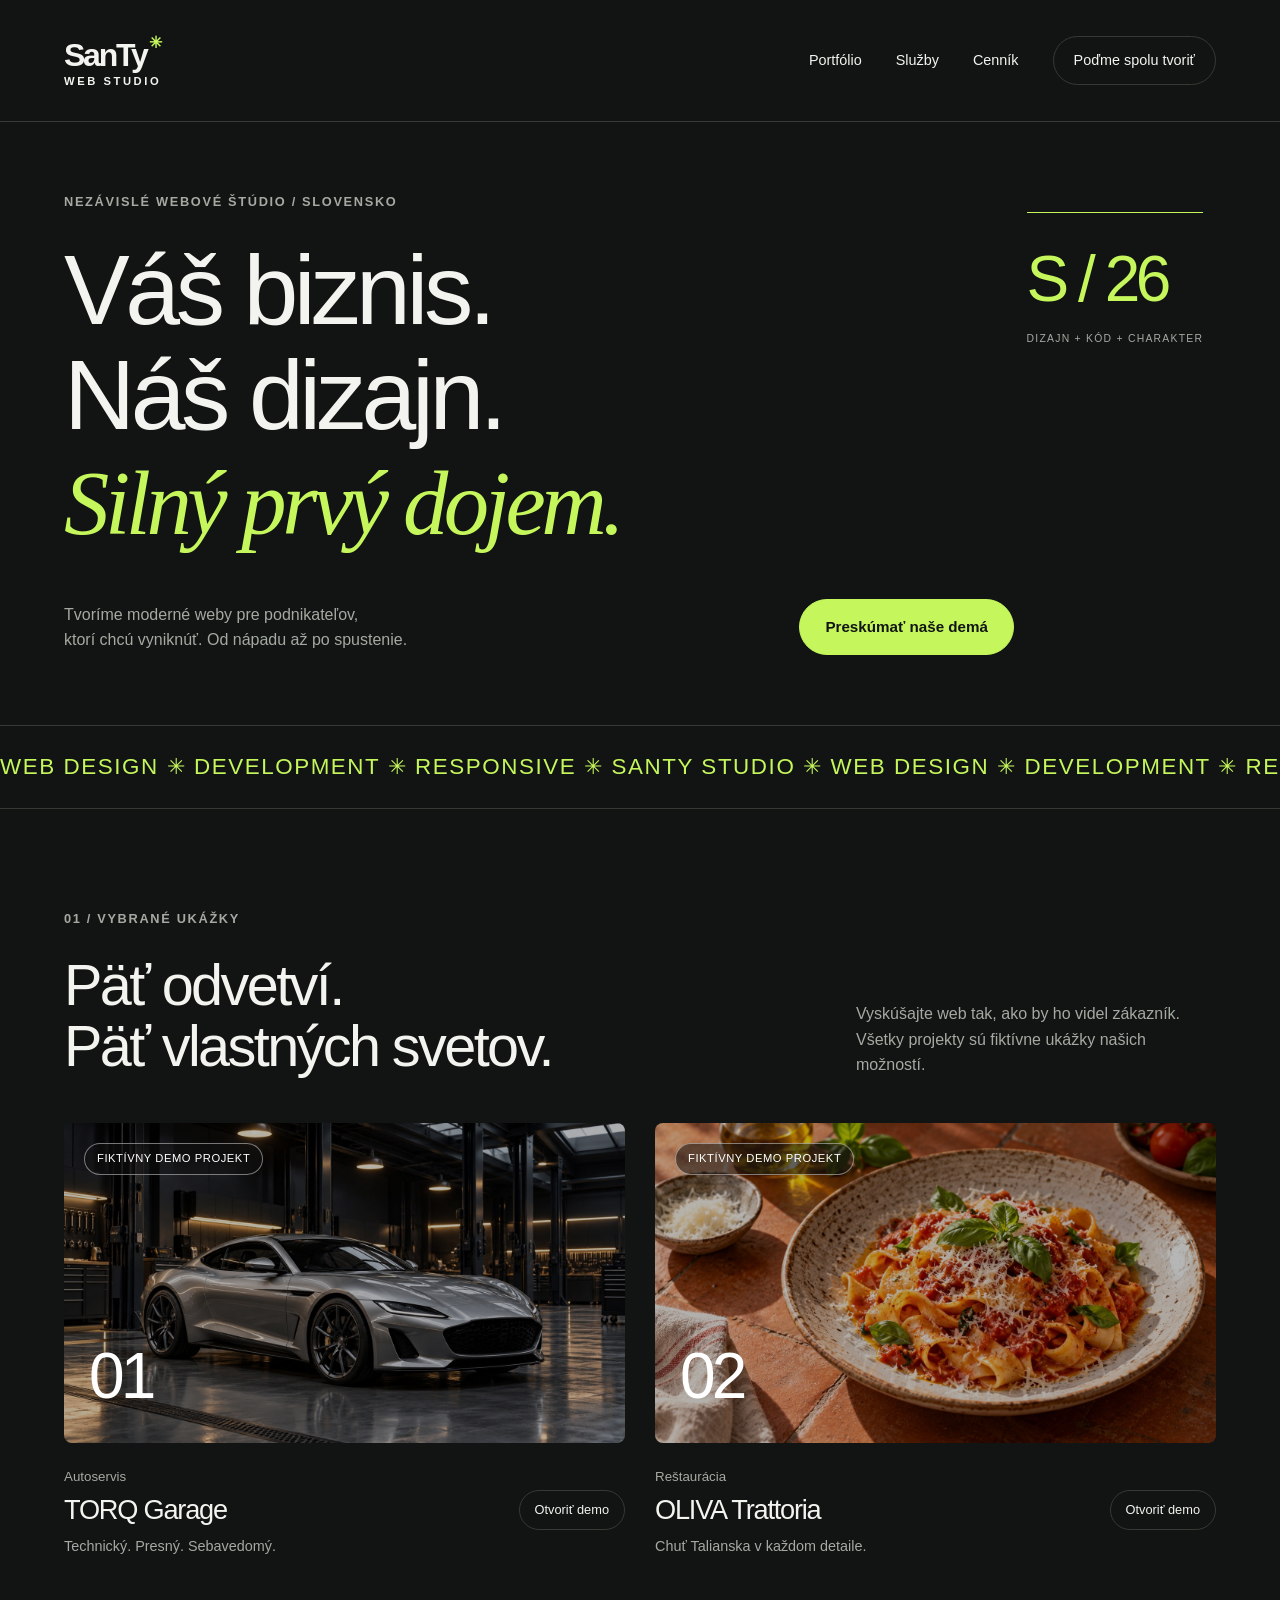
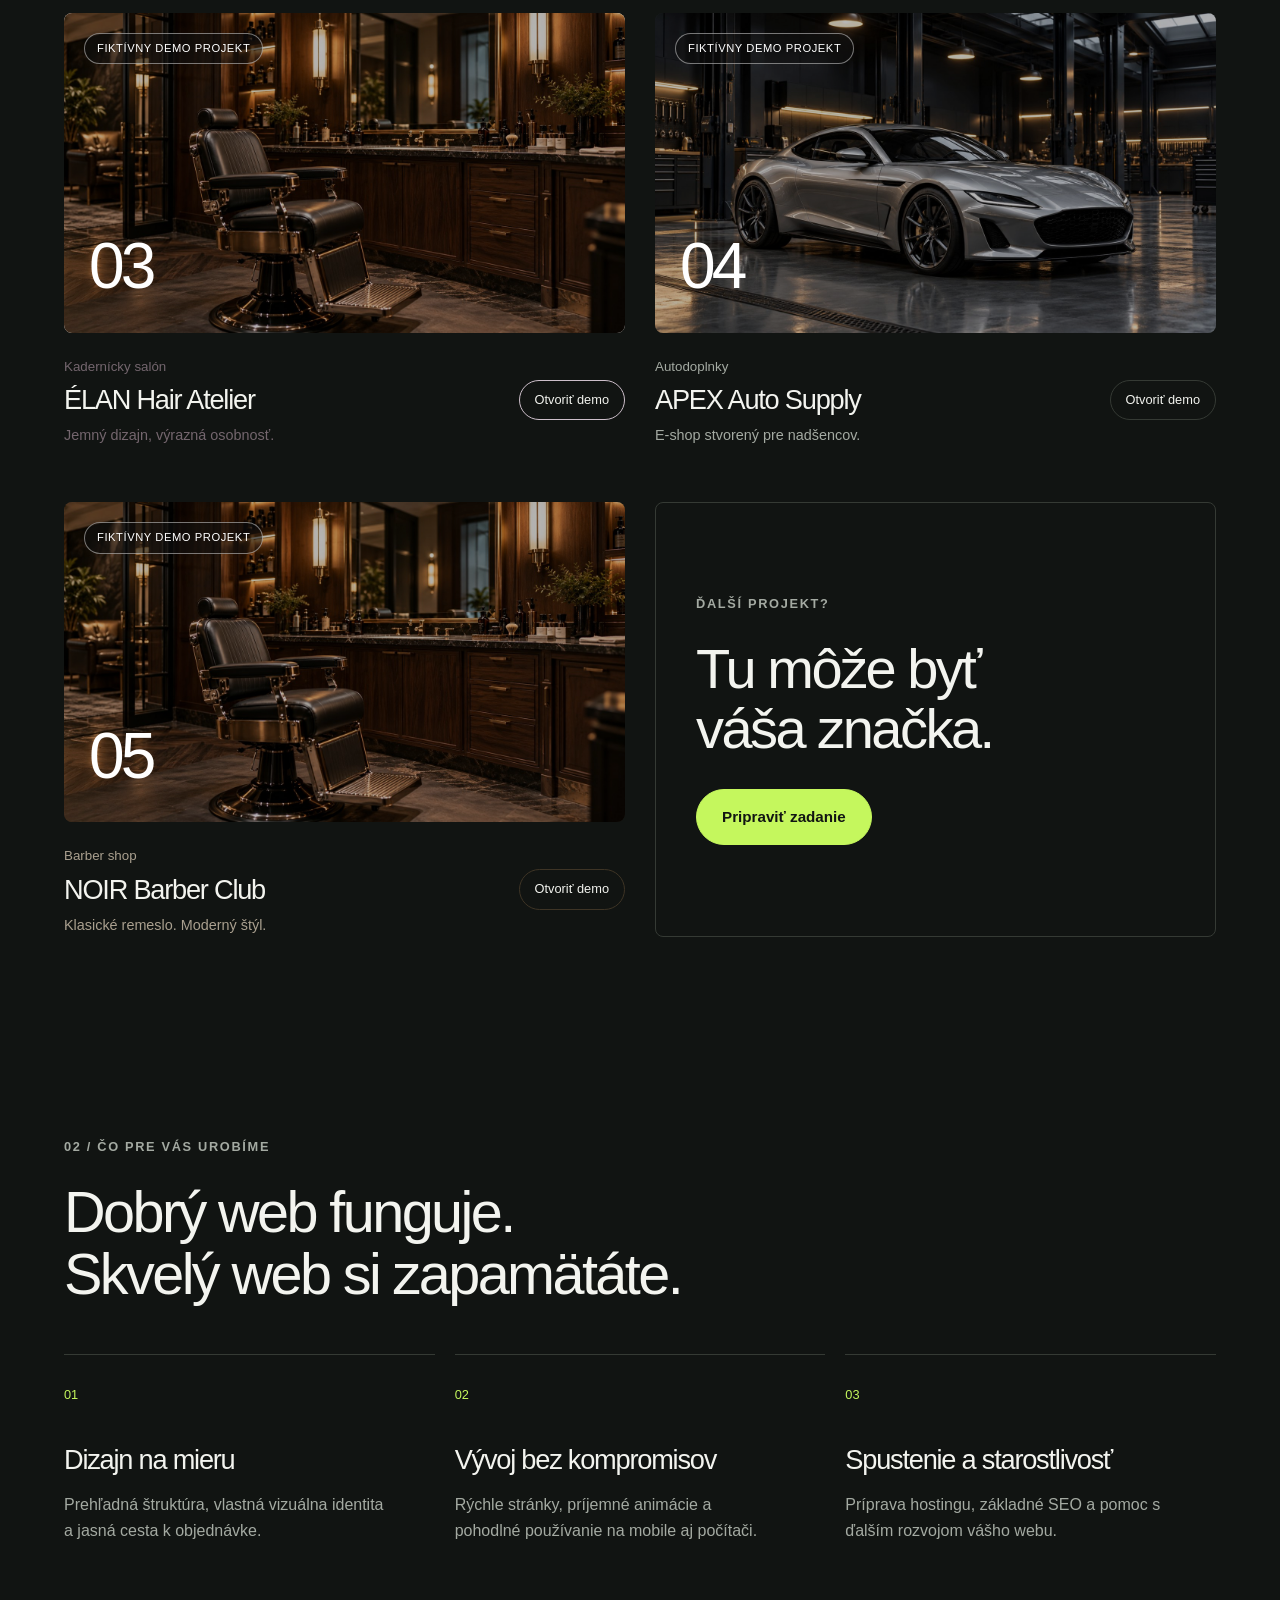
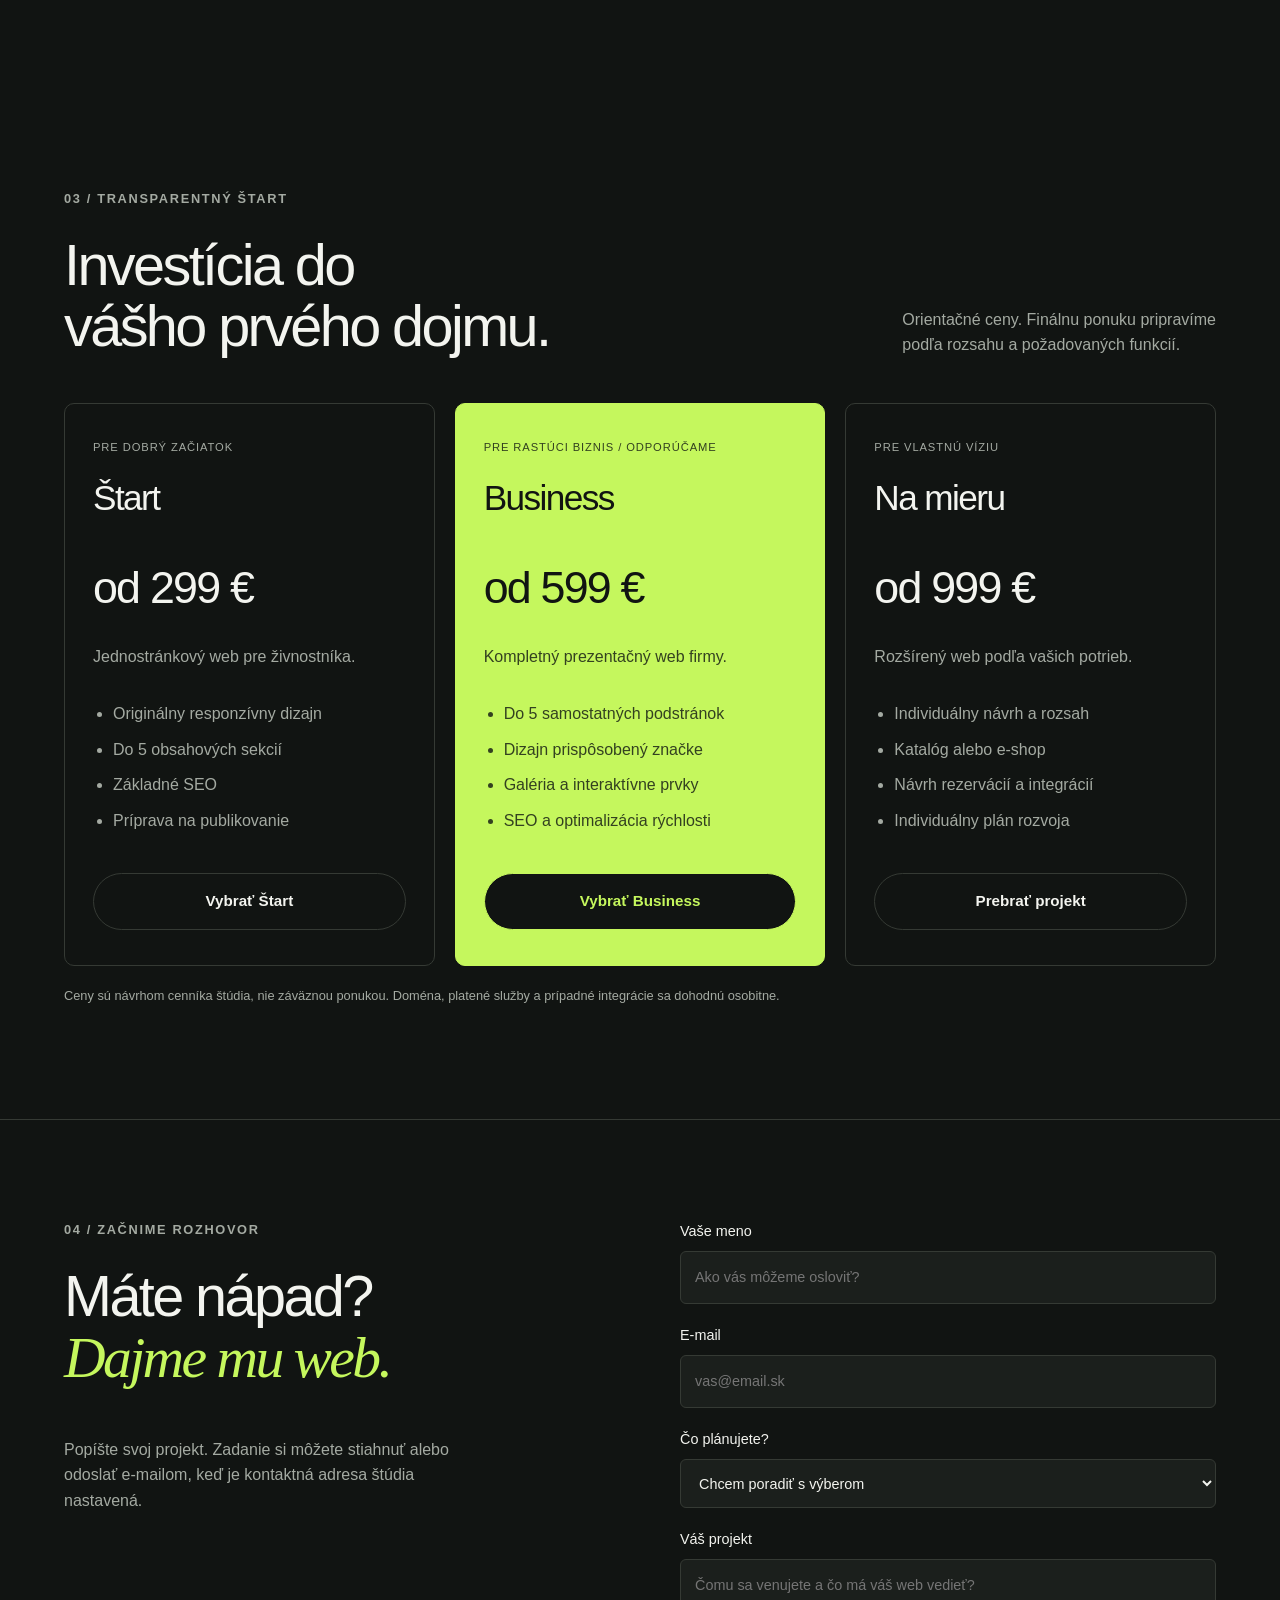
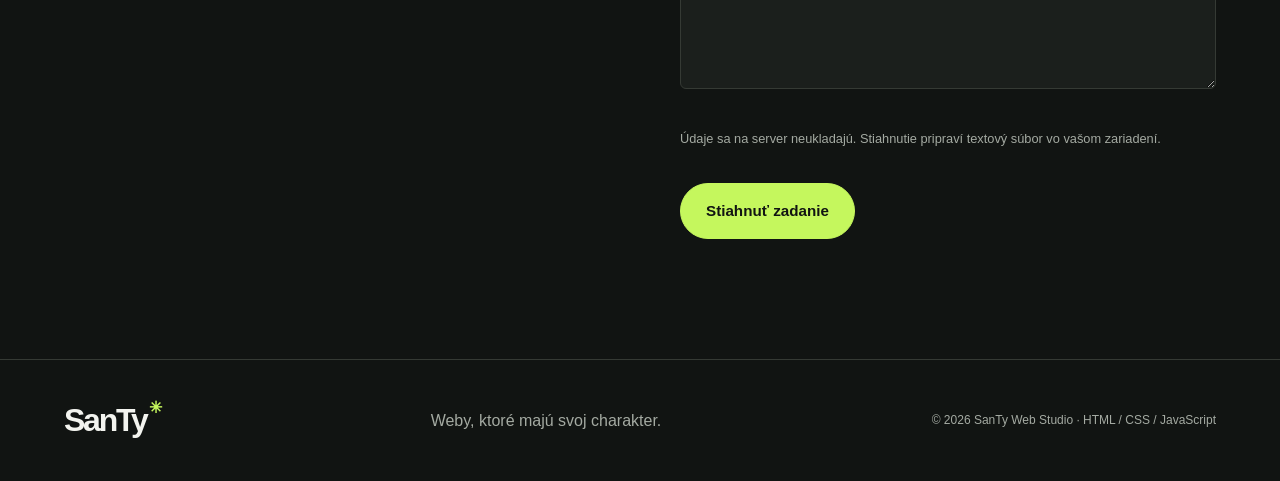
==== index.html @ da799ceb "Publish SanTy Web Studio and five interactive fictional demos" ====
<!doctype html><html lang="sk"><head><meta charset="utf-8"><meta name="viewport" content="width=device-width,initial-scale=1"><meta name="description" content="SanTy Web Studio | Weby s charakterom – profesionálny responzívny web od SanTy Web Studio."><meta name="theme-color" content="#111412"><title>SanTy Web Studio | Weby s charakterom</title><link rel="icon" href="assets/favicon.svg"><link rel="stylesheet" href="assets/style.css"><script defer src="assets/config.js"></script><script defer src="assets/app.js"></script></head><body class="studio"><a class="skip" href="#main">Preskočiť na obsah</a><header><a class="brand" href="index.html">SanTy<span>✳</span><small>WEB STUDIO</small></a><button class="menu-toggle" aria-expanded="false" aria-controls="nav">Menu</button><nav id="nav"><a href="#portfolio">Portfólio</a><a href="#sluzby">Služby</a><a href="#cennik">Cenník</a><a class="nav-cta" href="#kontakt">Poďme spolu tvoriť</a></nav></header><main id="main"><section class="hero studio-hero"><div class="eyebrow">NEZÁVISLÉ WEBOVÉ ŠTÚDIO / SLOVENSKO</div><h1>Váš biznis.<br>Náš dizajn.<br><em>Silný prvý dojem.</em></h1><div class="hero-bottom"><p>Tvoríme moderné weby pre podnikateľov,<br>ktorí chcú vyniknúť. Od nápadu až po spustenie.</p><a class="button" href="#portfolio">Preskúmať naše demá</a></div><div class="hero-index">S / 26<span>DIZAJN + KÓD + CHARAKTER</span></div></section><div class="ticker" aria-hidden="true"><span>WEB DESIGN ✳ DEVELOPMENT ✳ RESPONSIVE ✳ SANTY STUDIO ✳ WEB DESIGN ✳ DEVELOPMENT ✳ RESPONSIVE ✳</span></div><section id="portfolio"><div class="section-top"><div><div class="eyebrow">01 / VYBRANÉ UKÁŽKY</div><h2>Päť odvetví.<br>Päť vlastných svetov.</h2></div><p>Vyskúšajte web tak, ako by ho videl zákazník.<br>Všetky projekty sú fiktívne ukážky našich možností.</p></div><div class="projects"><a class="project autoservis" href="demos/autoservis/"><div class="project-image"><img src="assets/auto.jpg" alt="Vizuál fiktívneho projektu TORQ Garage" loading="lazy"><span class="tag">FIKTÍVNY DEMO PROJEKT</span><b>01</b></div><div class="project-caption"><div><small>Autoservis</small><h3>TORQ Garage</h3><p>Technický. Presný. Sebavedomý.</p></div><span class="pill">Otvoriť demo</span></div></a><a class="project restauracia" href="demos/restauracia/"><div class="project-image"><img src="assets/food.jpg" alt="Vizuál fiktívneho projektu OLIVA Trattoria" loading="lazy"><span class="tag">FIKTÍVNY DEMO PROJEKT</span><b>02</b></div><div class="project-caption"><div><small>Reštaurácia</small><h3>OLIVA Trattoria</h3><p>Chuť Talianska v každom detaile.</p></div><span class="pill">Otvoriť demo</span></div></a><a class="project salon" href="demos/salon/"><div class="project-image"><img src="assets/hair.jpg" alt="Vizuál fiktívneho projektu ÉLAN Hair Atelier" loading="lazy"><span class="tag">FIKTÍVNY DEMO PROJEKT</span><b>03</b></div><div class="project-caption"><div><small>Kadernícky salón</small><h3>ÉLAN Hair Atelier</h3><p>Jemný dizajn, výrazná osobnosť.</p></div><span class="pill">Otvoriť demo</span></div></a><a class="project autodoplnky" href="demos/autodoplnky/"><div class="project-image"><img src="assets/auto.jpg" alt="Vizuál fiktívneho projektu APEX Auto Supply" loading="lazy"><span class="tag">FIKTÍVNY DEMO PROJEKT</span><b>04</b></div><div class="project-caption"><div><small>Autodoplnky</small><h3>APEX Auto Supply</h3><p>E-shop stvorený pre nadšencov.</p></div><span class="pill">Otvoriť demo</span></div></a><a class="project barber" href="demos/barber/"><div class="project-image"><img src="assets/hair.jpg" alt="Vizuál fiktívneho projektu NOIR Barber Club" loading="lazy"><span class="tag">FIKTÍVNY DEMO PROJEKT</span><b>05</b></div><div class="project-caption"><div><small>Barber shop</small><h3>NOIR Barber Club</h3><p>Klasické remeslo. Moderný štýl.</p></div><span class="pill">Otvoriť demo</span></div></a><div class="project project-cta"><div class="eyebrow">ĎALŠÍ PROJEKT?</div><h3>Tu môže byť<br>váša značka.</h3><a class="button" href="#kontakt">Pripraviť zadanie</a></div></div></section><section id="sluzby"><div class="eyebrow">02 / ČO PRE VÁS UROBÍME</div><h2>Dobrý web funguje.<br>Skvelý web si zapamätáte.</h2><div class="services"><article><span>01</span><h3>Dizajn na mieru</h3><p>Prehľadná štruktúra, vlastná vizuálna identita a jasná cesta k objednávke.</p></article><article><span>02</span><h3>Vývoj bez kompromisov</h3><p>Rýchle stránky, príjemné animácie a pohodlné používanie na mobile aj počítači.</p></article><article><span>03</span><h3>Spustenie a starostlivosť</h3><p>Príprava hostingu, základné SEO a pomoc s ďalším rozvojom vášho webu.</p></article></div></section><section id="cennik"><div class="section-top"><div><div class="eyebrow">03 / TRANSPARENTNÝ ŠTART</div><h2>Investícia do<br>vášho prvého dojmu.</h2></div><p>Orientačné ceny. Finálnu ponuku pripravíme<br>podľa rozsahu a požadovaných funkcií.</p></div><div class="prices"><article><small>PRE DOBRÝ ZAČIATOK</small><h3>Štart</h3><div class="price">od 299 €</div><p>Jednostránkový web pre živnostníka.</p><ul><li>Originálny responzívny dizajn</li><li>Do 5 obsahových sekcií</li><li>Základné SEO</li><li>Príprava na publikovanie</li></ul><a class="button secondary" href="#kontakt" data-package="Štart">Vybrať Štart</a></article><article class="featured"><small>PRE RASTÚCI BIZNIS / ODPORÚČAME</small><h3>Business</h3><div class="price">od 599 €</div><p>Kompletný prezentačný web firmy.</p><ul><li>Do 5 samostatných podstránok</li><li>Dizajn prispôsobený značke</li><li>Galéria a interaktívne prvky</li><li>SEO a optimalizácia rýchlosti</li></ul><a class="button" href="#kontakt" data-package="Business">Vybrať Business</a></article><article><small>PRE VLASTNÚ VÍZIU</small><h3>Na mieru</h3><div class="price">od 999 €</div><p>Rozšírený web podľa vašich potrieb.</p><ul><li>Individuálny návrh a rozsah</li><li>Katalóg alebo e-shop</li><li>Návrh rezervácií a integrácií</li><li>Individuálny plán rozvoja</li></ul><a class="button secondary" href="#kontakt" data-package="Na mieru">Prebrať projekt</a></article></div><p class="fine">Ceny sú návrhom cenníka štúdia, nie záväznou ponukou. Doména, platené služby a prípadné integrácie sa dohodnú osobitne.</p></section><section class="contact" id="kontakt"><div><div class="eyebrow">04 / ZAČNIME ROZHOVOR</div><h2>Máte nápad?<br><em>Dajme mu web.</em></h2><p>Popíšte svoj projekt. Zadanie si môžete stiahnuť alebo odoslať e-mailom, keď je kontaktná adresa štúdia nastavená.</p><div class="contact-note" id="contact-detail"></div></div><form id="contact-form"><label>Vaše meno<input name="name" autocomplete="name" required maxlength="100" placeholder="Ako vás môžeme osloviť?"></label><label>E-mail<input name="email" type="email" autocomplete="email" required placeholder="vas@email.sk"></label><label>Čo plánujete?<select name="package"><option>Chcem poradiť s výberom</option><option>Štart</option><option>Business</option><option>Na mieru</option></select></label><label>Váš projekt<textarea name="message" required minlength="10" maxlength="3000" placeholder="Čomu sa venujete a čo má váš web vedieť?"></textarea></label><p class="fine">Údaje sa na server neukladajú. Stiahnutie pripraví textový súbor vo vašom zariadení.</p><div class="form-actions"><button class="button" type="submit">Stiahnuť zadanie</button><button class="button secondary" id="email-button" type="button" hidden>Odoslať cez e-mail</button></div><p class="status" role="status"></p></form></section></main><footer><a class="brand" href="index.html">SanTy<span>✳</span></a><p>Weby, ktoré majú svoj charakter.</p><small>© 2026 SanTy Web Studio · HTML / CSS / JavaScript</small></footer></body></html>
---- assets/style.css ----
:root{--bg:#111412;--surface:#1b1f1c;--ink:#f3f4ef;--muted:#a4aaa2;--accent:#c5f75d;--border:#353a34;--serif:Georgia,'Times New Roman',serif}*{box-sizing:border-box}html{scroll-behavior:smooth;scroll-padding-top:100px}body{margin:0;background:var(--bg);color:var(--ink);font:16px/1.6 Arial,Helvetica,sans-serif}a{color:inherit;text-decoration:none}button,input,textarea,select{font:inherit}button,a,input,select,textarea,summary{-webkit-tap-highlight-color:transparent}button{cursor:pointer}button:disabled{cursor:default;opacity:.5}img{max-width:100%;display:block}h1,h2,h3,p{margin-top:0}h1,h2,h3{line-height:1.07;letter-spacing:-.045em}h1{font-size:clamp(3.1rem,7.7vw,8rem);font-weight:500}h2{font-size:clamp(2.4rem,4.5vw,4.7rem);font-weight:500}h3{font-size:1.7rem;font-weight:500}em{font-style:normal;color:var(--accent)}p{color:var(--muted)}:focus-visible{outline:3px solid var(--accent);outline-offset:5px}header{max-width:1440px;margin:auto;padding:30px 5%;display:flex;align-items:center;justify-content:space-between;gap:30px;border-bottom:1px solid var(--border)}.brand{font-size:2rem;font-weight:800;letter-spacing:-.07em;white-space:nowrap}.brand span{color:var(--accent);font-size:1rem;vertical-align:top;margin-left:3px}.brand small{display:block;font-size:.7rem;letter-spacing:.23em;margin-top:-8px}nav{display:flex;align-items:center;gap:34px;font-size:.9rem}nav a:hover{color:var(--accent)}.nav-cta{border:1px solid var(--border);border-radius:99px;padding:12px 20px}.menu-toggle{display:none;color:var(--ink);background:transparent;border:1px solid var(--border);padding:8px 18px;border-radius:50px}main>section{max-width:1440px;margin:auto;padding:100px 5%}.eyebrow{font-size:.8rem;letter-spacing:.13em;font-weight:600;margin-bottom:25px;color:var(--muted)}.hero{position:relative}.studio-hero{padding-top:70px;padding-bottom:70px;overflow:hidden}.studio-hero h1{position:relative;z-index:1;margin-bottom:45px}.studio-hero h1 em{font-family:var(--serif);font-style:italic;font-size:.92em}.hero-bottom{display:flex;align-items:center;justify-content:space-between;max-width:950px;gap:25px}.hero-bottom p{margin:0}.button{display:inline-flex;justify-content:center;align-items:center;gap:10px;background:var(--accent);color:var(--bg);border:1px solid var(--accent);border-radius:99px;padding:15px 25px;font-weight:600;font-size:.95rem;transition:transform .2s,background .2s;min-height:50px}.button:hover{transform:translateY(-3px)}.secondary{background:transparent;color:var(--ink);border-color:var(--border)}.hero-index{position:absolute;right:6%;top:90px;color:var(--accent);font-size:4rem;letter-spacing:-.07em;border-top:1px solid var(--accent);padding-top:15px}.hero-index span{display:block;font-size:.65rem;letter-spacing:.12em;color:var(--muted)}.ticker{border-block:1px solid var(--border);overflow:hidden;padding:23px 0;font-size:1.4rem;letter-spacing:.07em;color:var(--accent);white-space:nowrap}.ticker span{display:inline-block;animation:ticker 30s linear infinite}@keyframes ticker{to{transform:translateX(-35%)}}.section-top{display:flex;justify-content:space-between;align-items:flex-end;gap:30px;margin-bottom:45px}.section-top h2{margin-bottom:0}.section-top>p{max-width:360px;margin-bottom:0}.projects{display:grid;grid-template-columns:1fr 1fr;gap:55px 30px}.project{min-width:0}.project-image{position:relative;height:320px;overflow:hidden;background:var(--surface);border-radius:8px}.project-image img{width:100%;height:100%;object-fit:cover;transition:transform .6s,filter .6s;filter:brightness(.72)}.project:hover .project-image img{transform:scale(1.05);filter:brightness(.95)}.project-image b{position:absolute;bottom:15px;left:25px;font-size:4rem;font-weight:500;letter-spacing:-.06em;color:white}.tag{position:absolute;top:20px;left:20px;border:1px solid #ffffff70;padding:6px 12px;border-radius:50px;font-size:.7rem;background:#1118;color:white;letter-spacing:.05em}.project-caption{display:flex;align-items:center;justify-content:space-between;gap:15px;padding-top:20px}.project-caption small{color:var(--muted)}.project-caption h3{margin:7px 0 10px}.project-caption p{margin-bottom:0;font-size:.9rem}.pill{border:1px solid var(--border);border-radius:99px;padding:9px 15px;white-space:nowrap;font-size:.8rem}.project-cta{border:1px solid var(--border);border-radius:8px;padding:40px;display:flex;flex-direction:column;align-items:flex-start;justify-content:center}.project-cta h3{font-size:3.5rem;margin-bottom:30px}.services,.prices{display:grid;grid-template-columns:repeat(3,1fr);gap:20px}.services article{border-top:1px solid var(--border);padding:30px 0}.services article>span{color:var(--accent);font-size:.8rem;display:block;margin-bottom:40px}.services h3{margin-bottom:18px}.services p{max-width:320px}.prices article{border:1px solid var(--border);padding:35px 28px;border-radius:10px;display:flex;flex-direction:column}.prices small{font-size:.7rem;color:var(--muted);letter-spacing:.08em;min-height:40px}.prices h3{font-size:2.2rem}.price{font-size:2.8rem;letter-spacing:-.04em;margin-bottom:20px}.prices ul{padding-left:20px;color:var(--muted);margin-bottom:30px;flex:1}.prices li{margin-bottom:10px}.prices .featured{background:var(--accent);color:var(--bg);border-color:var(--accent)}.featured p,.featured small,.featured ul{color:#334120}.featured .button{background:var(--bg);color:var(--accent)}.fine{font-size:.8rem;margin-top:20px}.contact,.booking,.calculator{display:grid;grid-template-columns:1fr 1fr;gap:80px;border-top:1px solid var(--border)}.contact>div>p,.booking>div>p{max-width:420px}.contact h2 em{font-family:var(--serif);font-style:italic}.contact form,.booking form{display:grid;gap:20px}label{display:grid;gap:8px;font-size:.9rem}input,textarea,select{width:100%;background:var(--surface);border:1px solid var(--border);border-radius:6px;color:var(--ink);padding:14px;min-height:49px}select option{background:var(--surface);color:var(--ink)}textarea{resize:vertical;min-height:130px}.form-actions{display:flex;gap:10px;flex-wrap:wrap}.status{margin:0;color:var(--accent);font-size:.95rem}.status:not(:empty){padding:15px;border:1px solid var(--border);border-radius:6px}.contact-note{font-size:1.1rem}.contact-note a{display:block;margin:8px 0}footer{max-width:1440px;margin:auto;border-top:1px solid var(--border);padding:35px 5%;display:flex;align-items:center;justify-content:space-between;gap:30px}footer p{margin:0}footer small{color:var(--muted);font-size:.75rem}.skip{position:fixed;top:-100px;left:20px;z-index:99;background:var(--accent);color:var(--bg);padding:15px}.skip:focus{top:10px}.demo-bar{background:#c5f75d;color:#111412;padding:10px 5%;font-size:.75rem;display:flex;justify-content:space-between;gap:20px}.demo-bar a{font-weight:700}.demo header .brand{font-size:1.6rem}.demo-hero{display:grid;grid-template-columns:1fr 1fr;gap:45px;padding-top:65px;padding-bottom:65px;align-items:center}.demo-hero h1{font-size:clamp(3.5rem,6vw,6.5rem)}.demo-hero p{max-width:440px;margin-bottom:35px}.hero-photo{height:540px;position:relative;overflow:hidden}.hero-photo img{width:100%;height:100%;object-fit:cover}.image-caption{position:absolute;bottom:20px;left:20px;color:white;font-size:.7rem;letter-spacing:.12em;background:#0008;padding:8px}.facts{max-width:1440px;margin:auto;display:flex;justify-content:space-between;padding:25px 5%;border-block:1px solid var(--border);color:var(--muted);font-size:.8rem;letter-spacing:.1em}.garage{--accent:#ff6433;--bg:#131516;--surface:#202427;--border:#363b3e}.garage h1,.garage h2{text-transform:uppercase;font-weight:800;letter-spacing:-.05em}.garage .button{border-radius:4px}.garage .hero-photo{border-radius:4px}.check{display:flex;align-items:center;gap:15px;padding:20px 0;border-bottom:1px solid var(--border);font-size:1rem}.check input{width:22px;min-height:22px;accent-color:var(--accent)}.check b{margin-left:auto}.estimate{display:flex;justify-content:space-between;gap:20px;font-size:1.4rem;padding:25px 0}.estimate strong{color:var(--accent);font-size:2rem}.form-row{display:grid;grid-template-columns:1fr 1fr;gap:15px}.booking-total{color:var(--muted)}.booking-total strong{color:var(--accent)}.restaurant{--bg:#f9f3e7;--ink:#392f23;--muted:#796b5c;--surface:#fffaf1;--border:#d9cbb6;--accent:#9e3d26}.restaurant h1,.restaurant h2,.salon h1,.salon h2{font-family:var(--serif)}.restaurant em,.salon em{font-style:italic}.restaurant .hero-photo{border-radius:250px 250px 6px 6px}.restaurant .button,.salon .button{color:#fff}.restaurant .secondary,.salon .secondary{color:var(--ink)}.filters{display:flex;gap:10px;flex-wrap:wrap;margin:30px 0}.filters button,.stylist-buttons button{padding:10px 20px;border:1px solid var(--border);border-radius:30px;background:transparent;color:var(--ink);font-size:.9rem}.filters .active,.stylist-buttons .active{background:var(--accent);color:var(--bg);border-color:var(--accent)}.menu-items{display:grid;grid-template-columns:1fr 1fr;gap:15px 45px}.menu-items article{display:flex;justify-content:space-between;gap:20px;border-bottom:1px solid var(--border);padding:25px 0}.menu-items h3{font-family:var(--serif)}.menu-items p{font-size:.9rem;max-width:380px;margin-bottom:0}.menu-items strong{white-space:nowrap;color:var(--accent)}.quote{text-align:center;background:var(--surface)}.quote p{max-width:600px;margin:25px auto}.salon{--bg:#eee7e4;--ink:#342c32;--muted:#74666e;--surface:#f8f3f0;--border:#cdbfca;--accent:#88516e}.salon .hero-photo{border-radius:45% 45% 2px 2px}.salon .hero-photo img{filter:brightness(1.25)}.stylist-buttons{display:flex;gap:15px;justify-content:center;flex-wrap:wrap}.barber{--bg:#15130f;--surface:#211d17;--ink:#f4ead9;--muted:#aaa08f;--border:#3e3425;--accent:#d5ad6f}.barber h1,.barber h2{font-family:var(--serif)}.barber h1 em{font-style:italic}.barber .button{border-radius:3px}.barber .hero-photo{border:1px solid var(--accent);padding:10px}.barber .hero-photo img{filter:brightness(.7)}details{border-bottom:1px solid var(--border);padding:22px 0}summary{cursor:pointer;font-size:1.1rem}details p{padding-top:20px;margin-bottom:0}.shop{--bg:#eef1f4;--ink:#152231;--muted:#637185;--surface:#fff;--border:#ced6df;--accent:#2857eb}.shop .button{border-radius:8px;color:white}.shop .secondary{color:var(--ink)}.shop .demo-hero h1{font-weight:800}.shop .hero-photo{border-radius:8px}.product-grid{display:grid;grid-template-columns:repeat(3,1fr);gap:20px}.product{background:var(--surface);border-radius:10px;padding:25px;border:1px solid var(--border)}.product-number{height:140px;margin:-25px -25px 25px;padding:25px;background:#dbe3f3;border-radius:10px 10px 0 0;font-size:1.7rem;letter-spacing:-.03em;font-weight:700;color:var(--accent);display:flex;flex-direction:column;justify-content:space-between}.product-number span{font-size:.7rem;letter-spacing:.12em}.product h3{font-size:1.4rem}.product p{min-height:50px;font-size:.9rem}.product-bottom{display:flex;justify-content:space-between;gap:10px;align-items:center}.product-bottom strong{font-size:1.5rem;white-space:nowrap}.product-bottom .button{padding:10px 15px;font-size:.85rem}.search-label{max-width:500px}dialog{width:min(600px,92vw);max-height:85vh;overflow-y:auto;color:var(--ink);background:var(--surface);padding:40px;border:1px solid var(--border);border-radius:12px}dialog::backdrop{background:#000a;backdrop-filter:blur(5px)}.dialog-close{position:absolute;right:15px;top:12px;font-size:2rem;background:none;color:var(--ink);border:none}.cart-row{display:grid;grid-template-columns:1fr auto;gap:10px;border-bottom:1px solid var(--border);padding:18px 0}.cart-controls{display:flex;gap:10px;align-items:center}.cart-controls button{background:var(--bg);border:1px solid var(--border);color:var(--ink);padding:5px 10px;border-radius:4px}.cart-controls .remove{font-size:.75rem}.fade-ready{opacity:0;transform:translateY(20px);transition:opacity .65s,transform .65s}.fade-ready.visible{opacity:1;transform:none}[hidden]{display:none!important}
@media(min-width:1600px){.studio-hero{min-height:760px}}@media(max-width:1000px){.hero-index{display:none}.contact,.booking,.calculator{gap:40px}.prices article{padding:25px 20px}.project-image{height:270px}.project-caption{align-items:flex-start;flex-direction:column}.demo-hero{gap:25px}.hero-photo{height:430px}.product-grid{grid-template-columns:1fr 1fr}nav{gap:20px}}
@media(max-width:720px){header{padding:22px 6%;flex-wrap:wrap;gap:18px}.menu-toggle{display:block}nav{display:none;flex-basis:100%;flex-direction:column;align-items:stretch;gap:0}nav.open{display:flex}nav a{padding:13px 0}.nav-cta{padding:12px 20px;margin-top:10px;text-align:center}main>section{padding:65px 6%}.studio-hero{padding-top:55px}.studio-hero h1{font-size:clamp(2.9rem,10vw,5rem)}.eyebrow{font-size:.7rem}.hero-bottom,.section-top{align-items:flex-start;flex-direction:column;gap:25px}.hero-bottom p br,.section-top p br{display:none}.section-top{margin-bottom:35px}.projects,.services,.prices,.contact,.booking,.calculator,.demo-hero,.menu-items{grid-template-columns:1fr}.project-image{height:280px}.project-caption{flex-direction:row;align-items:center}.project-caption h3{font-size:1.5rem}.project-caption p{font-size:.8rem}.pill{font-size:.7rem;padding:8px 10px}.project-cta{min-height:300px}.project-cta h3{font-size:3rem}.services article>span{margin-bottom:22px}.contact,.booking{gap:30px}.prices .featured{order:-1}footer{flex-wrap:wrap;gap:15px;padding:30px 6%}footer p,footer small{flex-basis:100%}.demo-bar{flex-direction:column;gap:3px;padding:10px 6%;font-size:.7rem}.demo header .brand{font-size:1.35rem}.demo-hero h1{font-size:3.4rem}.hero-photo{height:360px}.facts{flex-wrap:wrap;gap:15px;font-size:.65rem}.product-grid{grid-template-columns:1fr}.product p{min-height:auto}.product-number{height:110px}.shop .section-top{align-items:stretch}.shop .section-top .button{align-self:flex-start}.form-row{grid-template-columns:1fr 1fr}.ticker{font-size:1rem}.quote h2{font-size:2.5rem}dialog{padding:30px 22px}.cart-row{grid-template-columns:1fr}.cart-controls{flex-wrap:wrap}.booking h2{margin-bottom:20px}}
@media(prefers-reduced-motion:reduce){html{scroll-behavior:auto}*,*::before,*::after{animation:none!important;transition:none!important}.fade-ready{opacity:1;transform:none}}
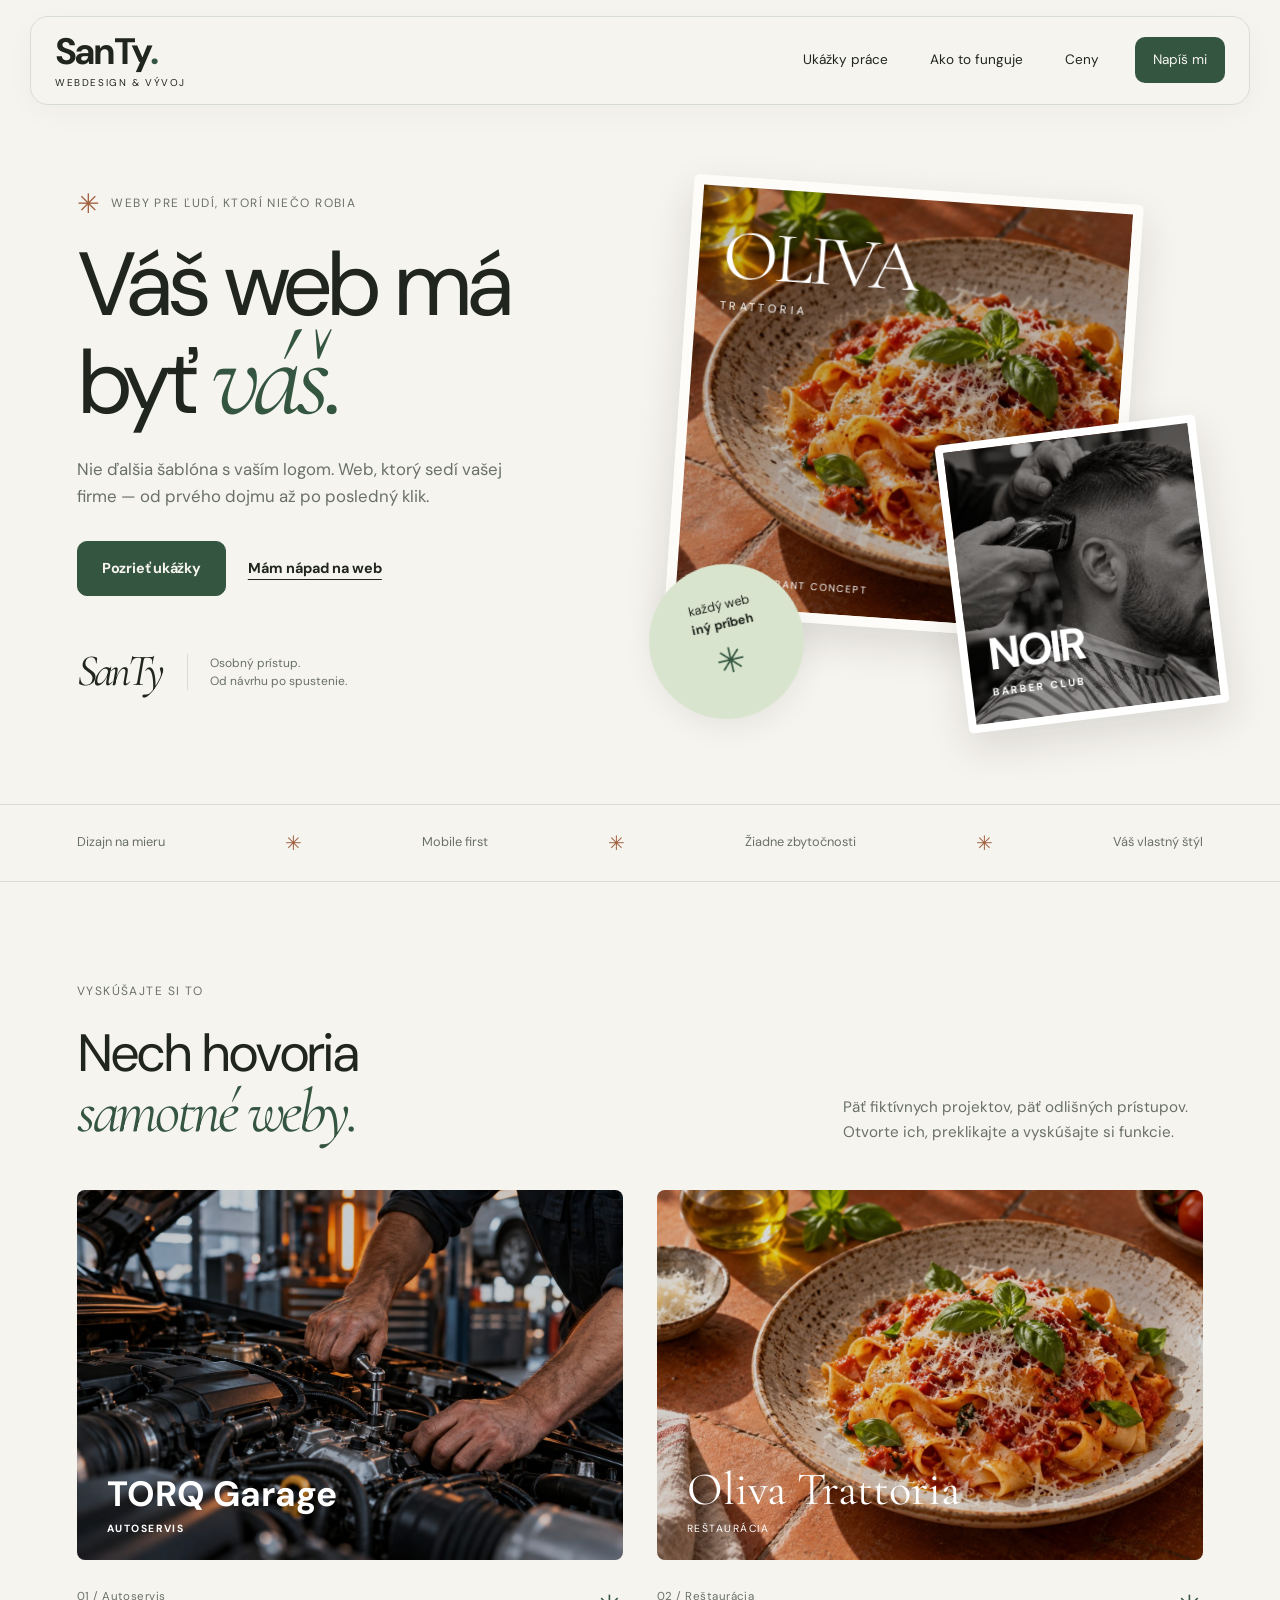
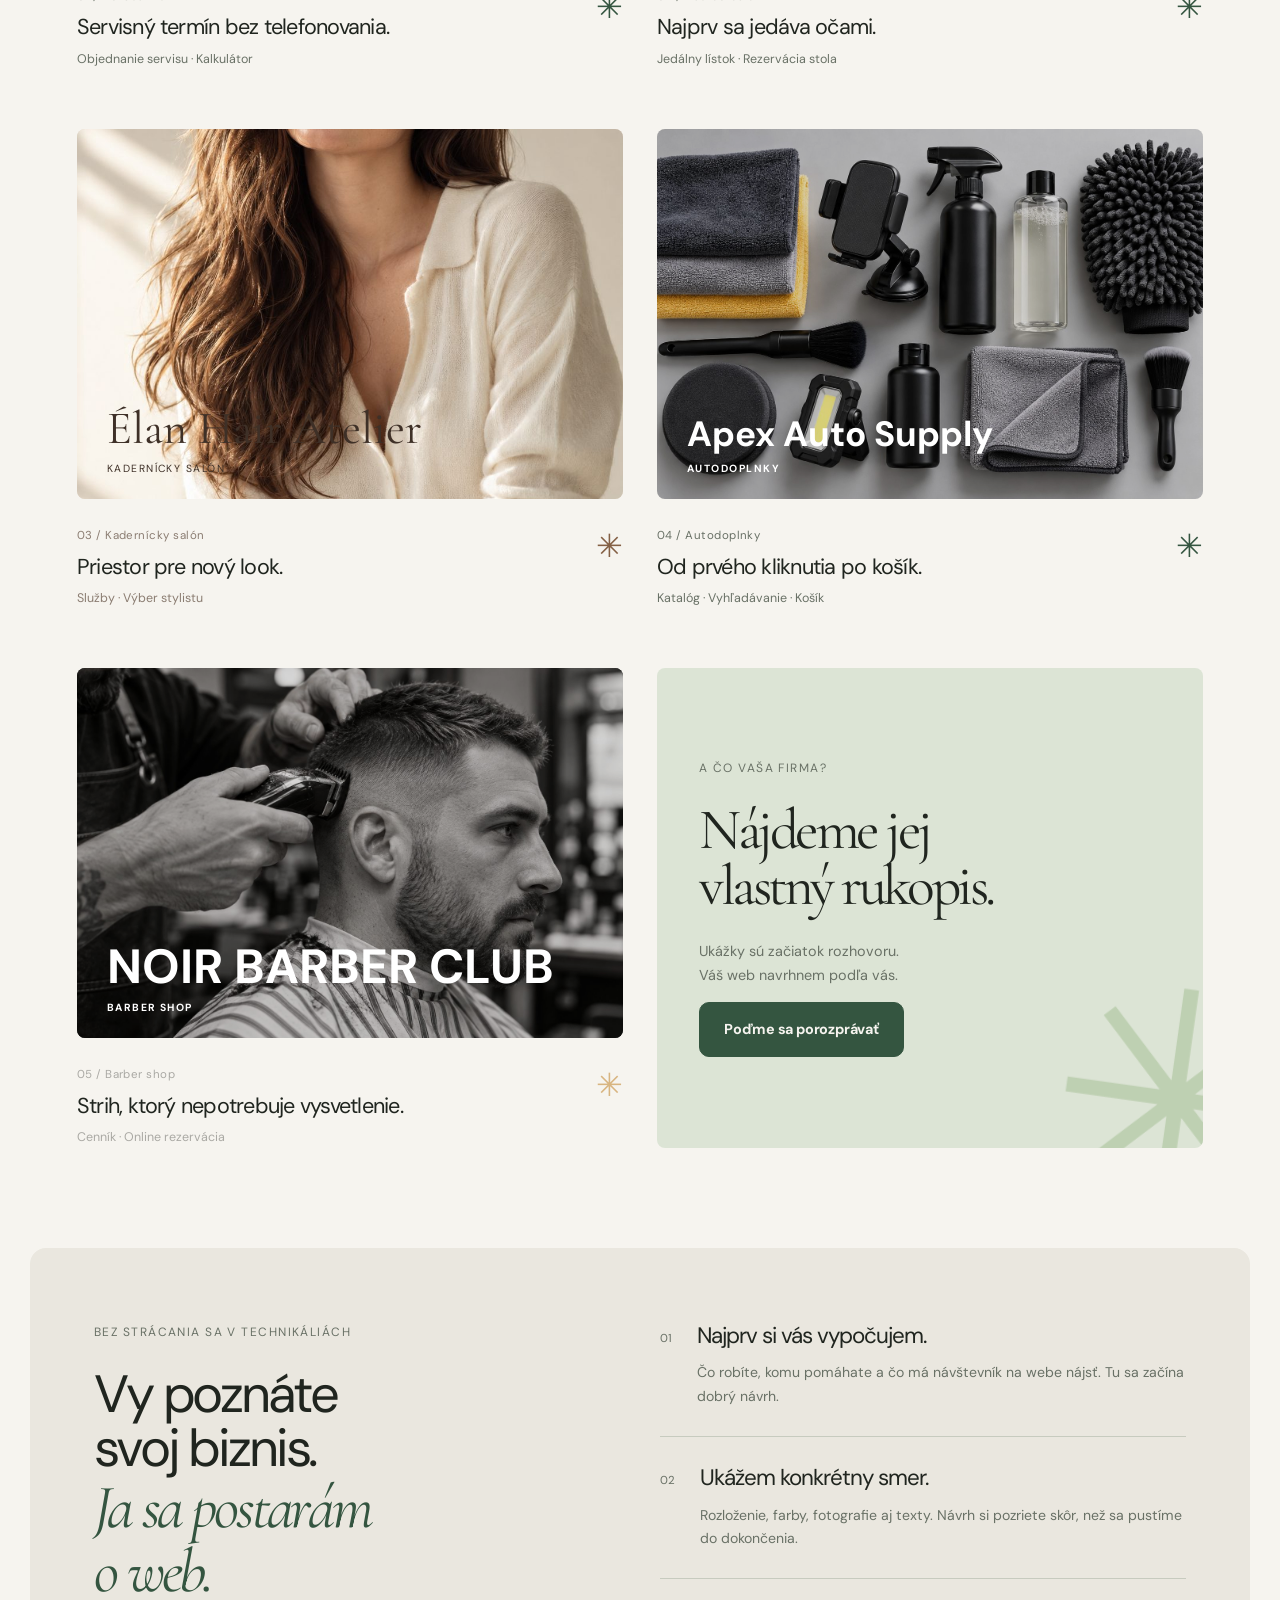
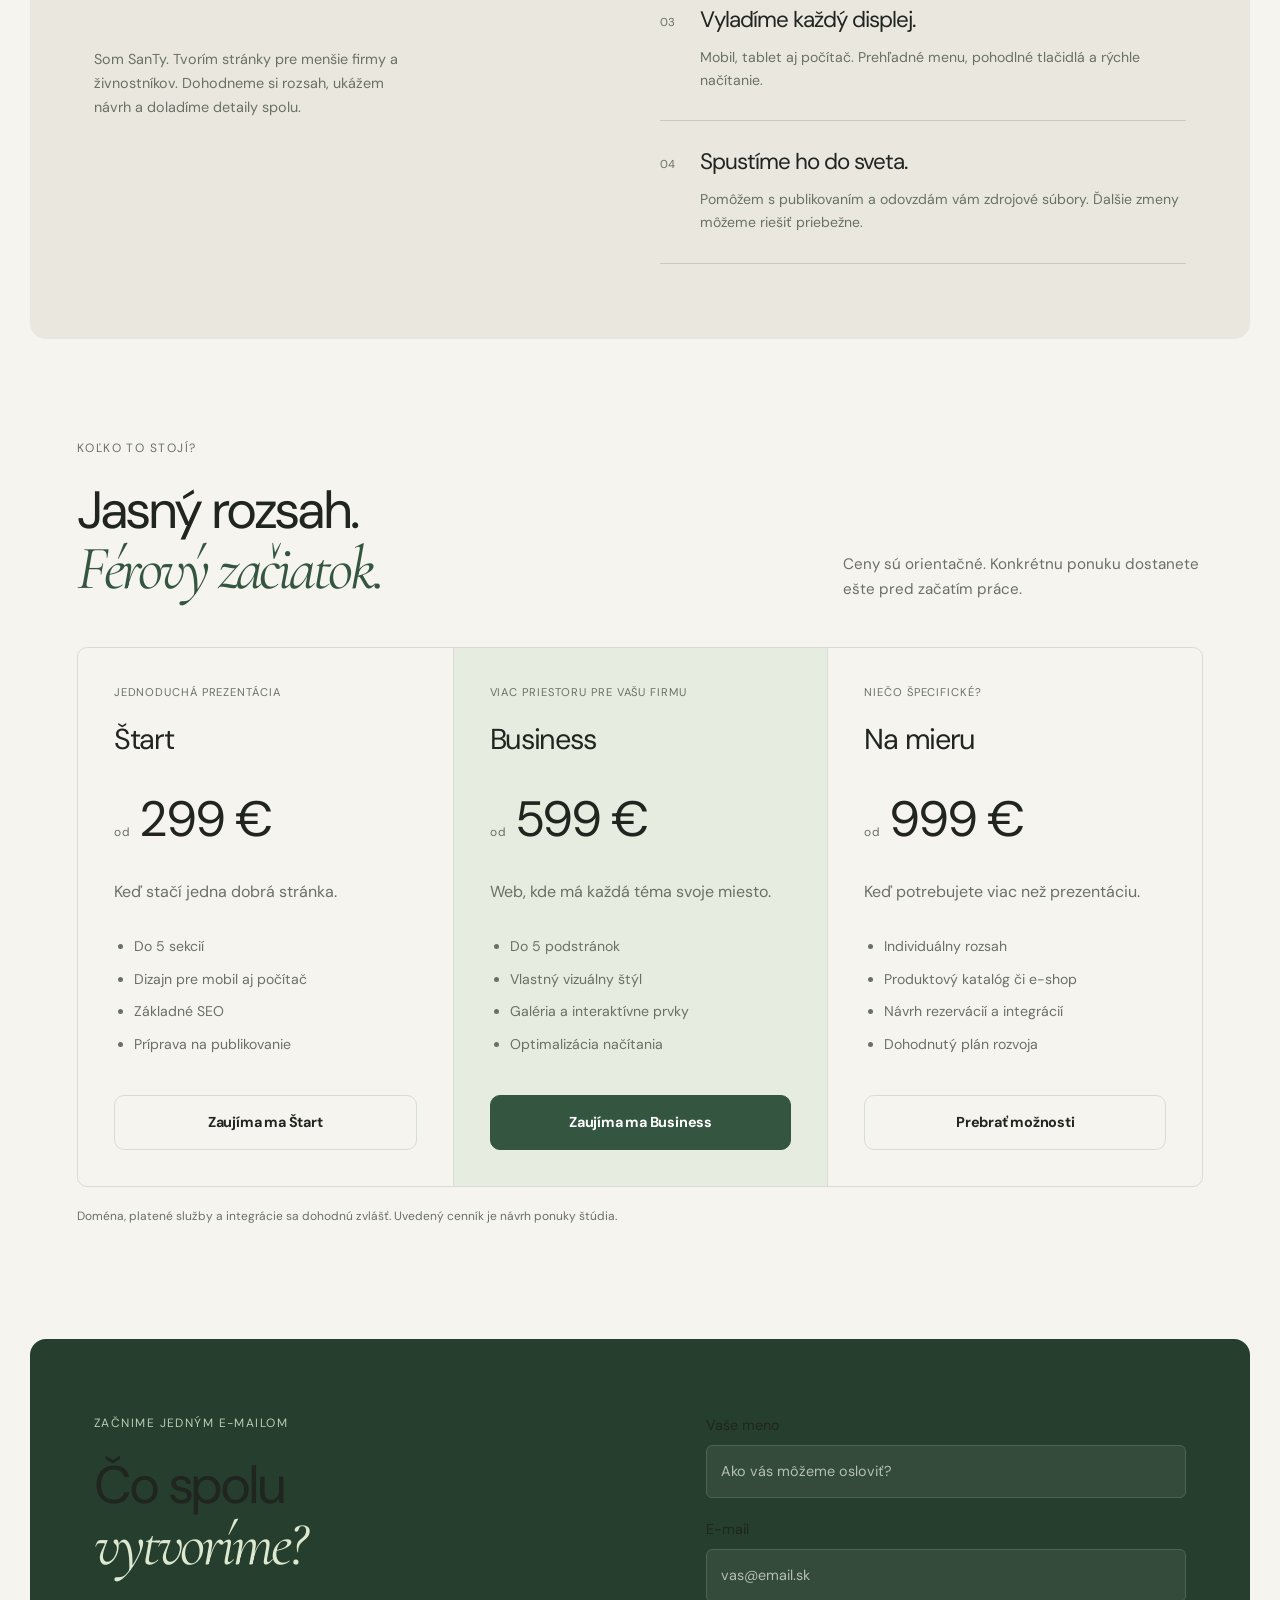
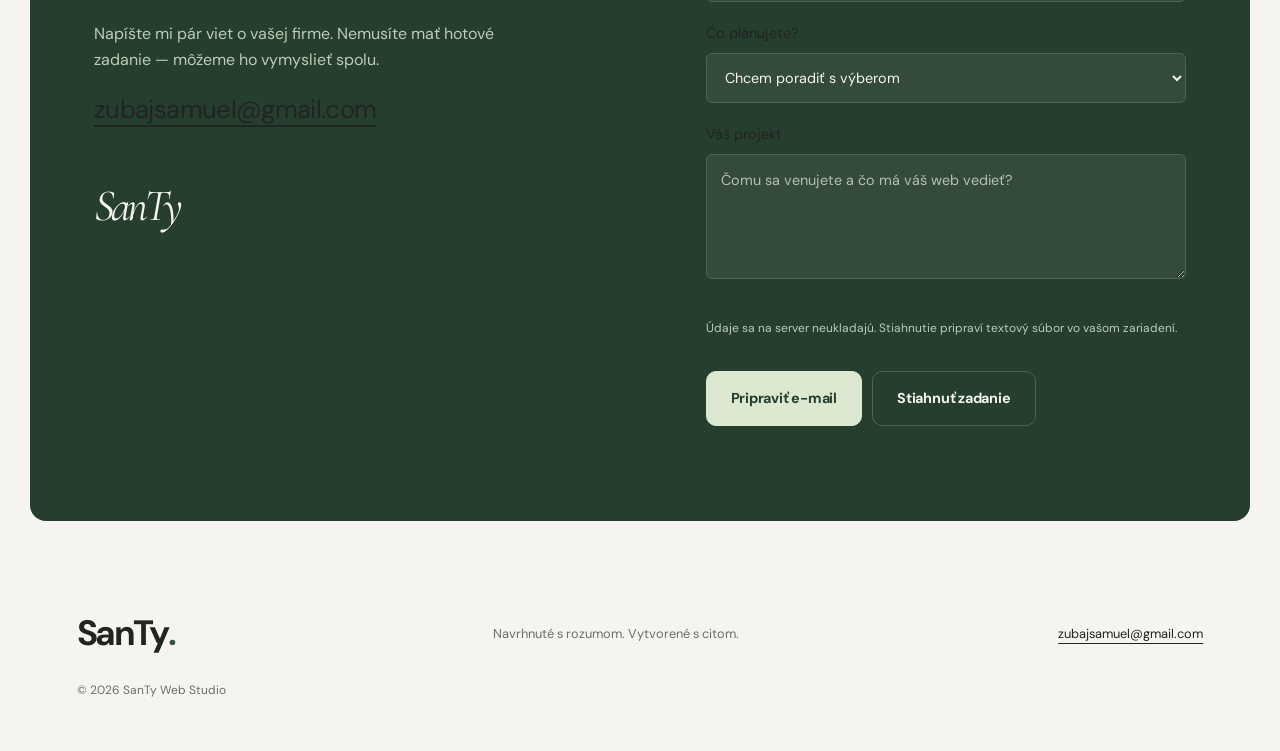
==== commit 6334839b: "Redesign studio and five demos with individual identities, imagery and motion" ====
--- a/index.html
+++ b/index.html
@@ -1 +1 @@
-<!doctype html><html lang="sk"><head><meta charset="utf-8"><meta name="viewport" content="width=device-width,initial-scale=1"><meta name="description" content="SanTy Web Studio | Weby s charakterom – profesionálny responzívny web od SanTy Web Studio."><meta name="theme-color" content="#111412"><title>SanTy Web Studio | Weby s charakterom</title><link rel="icon" href="assets/favicon.svg"><link rel="stylesheet" href="assets/style.css"><script defer src="assets/config.js"></script><script defer src="assets/app.js"></script></head><body class="studio"><a class="skip" href="#main">Preskočiť na obsah</a><header><a class="brand" href="index.html">SanTy<span>✳</span><small>WEB STUDIO</small></a><button class="menu-toggle" aria-expanded="false" aria-controls="nav">Menu</button><nav id="nav"><a href="#portfolio">Portfólio</a><a href="#sluzby">Služby</a><a href="#cennik">Cenník</a><a class="nav-cta" href="#kontakt">Poďme spolu tvoriť</a></nav></header><main id="main"><section class="hero studio-hero"><div class="eyebrow">NEZÁVISLÉ WEBOVÉ ŠTÚDIO / SLOVENSKO</div><h1>Váš biznis.<br>Náš dizajn.<br><em>Silný prvý dojem.</em></h1><div class="hero-bottom"><p>Tvoríme moderné weby pre podnikateľov,<br>ktorí chcú vyniknúť. Od nápadu až po spustenie.</p><a class="button" href="#portfolio">Preskúmať naše demá</a></div><div class="hero-index">S / 26<span>DIZAJN + KÓD + CHARAKTER</span></div></section><div class="ticker" aria-hidden="true"><span>WEB DESIGN ✳ DEVELOPMENT ✳ RESPONSIVE ✳ SANTY STUDIO ✳ WEB DESIGN ✳ DEVELOPMENT ✳ RESPONSIVE ✳</span></div><section id="portfolio"><div class="section-top"><div><div class="eyebrow">01 / VYBRANÉ UKÁŽKY</div><h2>Päť odvetví.<br>Päť vlastných svetov.</h2></div><p>Vyskúšajte web tak, ako by ho videl zákazník.<br>Všetky projekty sú fiktívne ukážky našich možností.</p></div><div class="projects"><a class="project autoservis" href="demos/autoservis/"><div class="project-image"><img src="assets/auto.jpg" alt="Vizuál fiktívneho projektu TORQ Garage" loading="lazy"><span class="tag">FIKTÍVNY DEMO PROJEKT</span><b>01</b></div><div class="project-caption"><div><small>Autoservis</small><h3>TORQ Garage</h3><p>Technický. Presný. Sebavedomý.</p></div><span class="pill">Otvoriť demo</span></div></a><a class="project restauracia" href="demos/restauracia/"><div class="project-image"><img src="assets/food.jpg" alt="Vizuál fiktívneho projektu OLIVA Trattoria" loading="lazy"><span class="tag">FIKTÍVNY DEMO PROJEKT</span><b>02</b></div><div class="project-caption"><div><small>Reštaurácia</small><h3>OLIVA Trattoria</h3><p>Chuť Talianska v každom detaile.</p></div><span class="pill">Otvoriť demo</span></div></a><a class="project salon" href="demos/salon/"><div class="project-image"><img src="assets/hair.jpg" alt="Vizuál fiktívneho projektu ÉLAN Hair Atelier" loading="lazy"><span class="tag">FIKTÍVNY DEMO PROJEKT</span><b>03</b></div><div class="project-caption"><div><small>Kadernícky salón</small><h3>ÉLAN Hair Atelier</h3><p>Jemný dizajn, výrazná osobnosť.</p></div><span class="pill">Otvoriť demo</span></div></a><a class="project autodoplnky" href="demos/autodoplnky/"><div class="project-image"><img src="assets/auto.jpg" alt="Vizuál fiktívneho projektu APEX Auto Supply" loading="lazy"><span class="tag">FIKTÍVNY DEMO PROJEKT</span><b>04</b></div><div class="project-caption"><div><small>Autodoplnky</small><h3>APEX Auto Supply</h3><p>E-shop stvorený pre nadšencov.</p></div><span class="pill">Otvoriť demo</span></div></a><a class="project barber" href="demos/barber/"><div class="project-image"><img src="assets/hair.jpg" alt="Vizuál fiktívneho projektu NOIR Barber Club" loading="lazy"><span class="tag">FIKTÍVNY DEMO PROJEKT</span><b>05</b></div><div class="project-caption"><div><small>Barber shop</small><h3>NOIR Barber Club</h3><p>Klasické remeslo. Moderný štýl.</p></div><span class="pill">Otvoriť demo</span></div></a><div class="project project-cta"><div class="eyebrow">ĎALŠÍ PROJEKT?</div><h3>Tu môže byť<br>váša značka.</h3><a class="button" href="#kontakt">Pripraviť zadanie</a></div></div></section><section id="sluzby"><div class="eyebrow">02 / ČO PRE VÁS UROBÍME</div><h2>Dobrý web funguje.<br>Skvelý web si zapamätáte.</h2><div class="services"><article><span>01</span><h3>Dizajn na mieru</h3><p>Prehľadná štruktúra, vlastná vizuálna identita a jasná cesta k objednávke.</p></article><article><span>02</span><h3>Vývoj bez kompromisov</h3><p>Rýchle stránky, príjemné animácie a pohodlné používanie na mobile aj počítači.</p></article><article><span>03</span><h3>Spustenie a starostlivosť</h3><p>Príprava hostingu, základné SEO a pomoc s ďalším rozvojom vášho webu.</p></article></div></section><section id="cennik"><div class="section-top"><div><div class="eyebrow">03 / TRANSPARENTNÝ ŠTART</div><h2>Investícia do<br>vášho prvého dojmu.</h2></div><p>Orientačné ceny. Finálnu ponuku pripravíme<br>podľa rozsahu a požadovaných funkcií.</p></div><div class="prices"><article><small>PRE DOBRÝ ZAČIATOK</small><h3>Štart</h3><div class="price">od 299 €</div><p>Jednostránkový web pre živnostníka.</p><ul><li>Originálny responzívny dizajn</li><li>Do 5 obsahových sekcií</li><li>Základné SEO</li><li>Príprava na publikovanie</li></ul><a class="button secondary" href="#kontakt" data-package="Štart">Vybrať Štart</a></article><article class="featured"><small>PRE RASTÚCI BIZNIS / ODPORÚČAME</small><h3>Business</h3><div class="price">od 599 €</div><p>Kompletný prezentačný web firmy.</p><ul><li>Do 5 samostatných podstránok</li><li>Dizajn prispôsobený značke</li><li>Galéria a interaktívne prvky</li><li>SEO a optimalizácia rýchlosti</li></ul><a class="button" href="#kontakt" data-package="Business">Vybrať Business</a></article><article><small>PRE VLASTNÚ VÍZIU</small><h3>Na mieru</h3><div class="price">od 999 €</div><p>Rozšírený web podľa vašich potrieb.</p><ul><li>Individuálny návrh a rozsah</li><li>Katalóg alebo e-shop</li><li>Návrh rezervácií a integrácií</li><li>Individuálny plán rozvoja</li></ul><a class="button secondary" href="#kontakt" data-package="Na mieru">Prebrať projekt</a></article></div><p class="fine">Ceny sú návrhom cenníka štúdia, nie záväznou ponukou. Doména, platené služby a prípadné integrácie sa dohodnú osobitne.</p></section><section class="contact" id="kontakt"><div><div class="eyebrow">04 / ZAČNIME ROZHOVOR</div><h2>Máte nápad?<br><em>Dajme mu web.</em></h2><p>Popíšte svoj projekt. Zadanie si môžete stiahnuť alebo odoslať e-mailom, keď je kontaktná adresa štúdia nastavená.</p><div class="contact-note" id="contact-detail"></div></div><form id="contact-form"><label>Vaše meno<input name="name" autocomplete="name" required maxlength="100" placeholder="Ako vás môžeme osloviť?"></label><label>E-mail<input name="email" type="email" autocomplete="email" required placeholder="vas@email.sk"></label><label>Čo plánujete?<select name="package"><option>Chcem poradiť s výberom</option><option>Štart</option><option>Business</option><option>Na mieru</option></select></label><label>Váš projekt<textarea name="message" required minlength="10" maxlength="3000" placeholder="Čomu sa venujete a čo má váš web vedieť?"></textarea></label><p class="fine">Údaje sa na server neukladajú. Stiahnutie pripraví textový súbor vo vašom zariadení.</p><div class="form-actions"><button class="button" type="submit">Stiahnuť zadanie</button><button class="button secondary" id="email-button" type="button" hidden>Odoslať cez e-mail</button></div><p class="status" role="status"></p></form></section></main><footer><a class="brand" href="index.html">SanTy<span>✳</span></a><p>Weby, ktoré majú svoj charakter.</p><small>© 2026 SanTy Web Studio · HTML / CSS / JavaScript</small></footer></body></html>+<!doctype html><html lang="sk"><head><meta charset="utf-8"/><meta content="width=device-width,initial-scale=1" name="viewport"/><meta content="SanTy Web Studio | Weby s charakterom – profesionálny responzívny web od SanTy Web Studio." name="description"/><meta content="#111412" name="theme-color"/><title>SanTy Web Studio | Weby s charakterom</title><link href="assets/favicon.svg" rel="icon"/><link href="assets/style.css?v=2" rel="stylesheet"/><script defer="" src="assets/config.js?v=2"></script><script defer="" src="assets/app.js?v=2"></script><link rel="stylesheet" href="assets/design.css?v=2"></head><body class="studio"><a class="skip" href="#main">Preskočiť na obsah</a><header class="site-header"><a class="brand" href="index.html">SanTy<span class="brand-dot">.</span><small>WEBDESIGN & VÝVOJ</small></a><button class="menu-toggle" aria-expanded="false" aria-controls="nav"><span class="menu-label">Menu</span><span class="menu-lines" aria-hidden="true"><i></i><i></i></span></button><nav id="nav"><a href="#portfolio">Ukážky práce</a><a href="#sluzby">Ako to funguje</a><a href="#cennik">Ceny</a><a class="nav-cta" href="#kontakt">Napíš mi</a></nav></header><main id="main"><section class="studio-hero hero"><div class="hero-copy"><div class="eyebrow"><span class="little-star">✳</span> WEBY PRE ĽUDÍ, KTORÍ NIEČO ROBIA</div><h1>Váš web má<br>byť <em>váš.</em></h1><p>Nie ďalšia šablóna s vaším logom. Web, ktorý sedí vašej firme — od prvého dojmu až po posledný klik.</p><div class="hero-actions"><a class="button" href="#portfolio">Pozrieť ukážky</a><a class="text-link" href="#kontakt">Mám nápad na web</a></div><div class="signature-line"><span class="signature">SanTy</span><p>Osobný prístup.<br>Od návrhu po spustenie.</p></div></div><div class="studio-art"><div class="art-card art-main"><img src="assets/food.jpg" alt="Jedlo pre demo reštaurácie Oliva"><span class="art-title">OLIVA<small>TRATTORIA</small></span><span class="art-label">02 / RESTAURANT CONCEPT</span></div><div class="art-card art-front"><img src="assets/barber-editorial.jpg" alt="Barber v práci – demo Noir"><span>NOIR<span class="art-tiny">BARBER CLUB</span></span></div><div class="art-stamp">každý web<br><b>iný príbeh</b><span>✳</span></div></div></section><div class="studio-divider"><span>Dizajn na mieru</span><i>✳</i><span>Mobile first</span><i>✳</i><span>Žiadne zbytočnosti</span><i>✳</i><span>Váš vlastný štýl</span></div><section id="portfolio"><div class="section-top"><div><div class="eyebrow">VYSKÚŠAJTE SI TO</div><h2>Nech hovoria<br><em>samotné weby.</em></h2></div><p>Päť fiktívnych projektov, päť odlišných prístupov. Otvorte ich, preklikajte a vyskúšajte si funkcie.</p></div><div class="projects"><a class="project autoservis" href="demos/autoservis/"><div class="project-image"><img src="assets/mechanic.jpg" alt="TORQ Garage – fiktívna dizajnová ukážka" loading="lazy"><div class="preview-wordmark">TORQ Garage<small>Autoservis</small></div><span class="project-open">Otvoriť web</span></div><div class="project-caption"><div><small>01 / Autoservis</small><h3>Servisný termín bez telefonovania.</h3><p>Objednanie servisu · Kalkulátor</p></div><span class="project-mark" aria-hidden="true">✳</span></div></a><a class="project restauracia" href="demos/restauracia/"><div class="project-image"><img src="assets/food.jpg" alt="Oliva Trattoria – fiktívna dizajnová ukážka" loading="lazy"><div class="preview-wordmark">Oliva Trattoria<small>Reštaurácia</small></div><span class="project-open">Otvoriť web</span></div><div class="project-caption"><div><small>02 / Reštaurácia</small><h3>Najprv sa jedáva očami.</h3><p>Jedálny lístok · Rezervácia stola</p></div><span class="project-mark" aria-hidden="true">✳</span></div></a><a class="project salon" href="demos/salon/"><div class="project-image"><img src="assets/salon-editorial.jpg" alt="Élan Hair Atelier – fiktívna dizajnová ukážka" loading="lazy"><div class="preview-wordmark">Élan Hair Atelier<small>Kadernícky salón</small></div><span class="project-open">Otvoriť web</span></div><div class="project-caption"><div><small>03 / Kadernícky salón</small><h3>Priestor pre nový look.</h3><p>Služby · Výber stylistu</p></div><span class="project-mark" aria-hidden="true">✳</span></div></a><a class="project autodoplnky" href="demos/autodoplnky/"><div class="project-image"><img src="assets/accessories.jpg" alt="Apex Auto Supply – fiktívna dizajnová ukážka" loading="lazy"><div class="preview-wordmark">Apex Auto Supply<small>Autodoplnky</small></div><span class="project-open">Otvoriť web</span></div><div class="project-caption"><div><small>04 / Autodoplnky</small><h3>Od prvého kliknutia po košík.</h3><p>Katalóg · Vyhľadávanie · Košík</p></div><span class="project-mark" aria-hidden="true">✳</span></div></a><a class="project barber" href="demos/barber/"><div class="project-image"><img src="assets/barber-editorial.jpg" alt="Noir Barber Club – fiktívna dizajnová ukážka" loading="lazy"><div class="preview-wordmark">Noir Barber Club<small>Barber shop</small></div><span class="project-open">Otvoriť web</span></div><div class="project-caption"><div><small>05 / Barber shop</small><h3>Strih, ktorý nepotrebuje vysvetlenie.</h3><p>Cenník · Online rezervácia</p></div><span class="project-mark" aria-hidden="true">✳</span></div></a><div class="project project-cta"><div class="eyebrow">A ČO VAŠA FIRMA?</div><h3>Nájdeme jej<br>vlastný rukopis.</h3><p>Ukážky sú začiatok rozhovoru.<br>Váš web navrhnem podľa vás.</p><a class="button" href="#kontakt">Poďme sa porozprávať</a><span class="cta-flower" aria-hidden="true">✳</span></div></div></section><section id="sluzby" class="process-section"><div class="process-intro"><div class="eyebrow">BEZ STRÁCANIA SA V TECHNIKÁLIÁCH</div><h2>Vy poznáte<br>svoj biznis.<br><em>Ja sa postarám<br>o web.</em></h2><p>Som SanTy. Tvorím stránky pre menšie firmy a živnostníkov. Dohodneme si rozsah, ukážem návrh a doladíme detaily spolu.</p></div><div class="process-list"><article><span>01</span><div><h3>Najprv si vás vypočujem.</h3><p>Čo robíte, komu pomáhate a čo má návštevník na webe nájsť. Tu sa začína dobrý návrh.</p></div></article><article><span>02</span><div><h3>Ukážem konkrétny smer.</h3><p>Rozloženie, farby, fotografie aj texty. Návrh si pozriete skôr, než sa pustíme do dokončenia.</p></div></article><article><span>03</span><div><h3>Vyladíme každý displej.</h3><p>Mobil, tablet aj počítač. Prehľadné menu, pohodlné tlačidlá a rýchle načítanie.</p></div></article><article><span>04</span><div><h3>Spustíme ho do sveta.</h3><p>Pomôžem s publikovaním a odovzdám vám zdrojové súbory. Ďalšie zmeny môžeme riešiť priebežne.</p></div></article></div></section><section id="cennik"><div class="section-top"><div><div class="eyebrow">KOĽKO TO STOJÍ?</div><h2>Jasný rozsah.<br><em>Férový začiatok.</em></h2></div><p>Ceny sú orientačné. Konkrétnu ponuku dostanete ešte pred začatím práce.</p></div><div class="prices"><article><small>JEDNODUCHÁ PREZENTÁCIA</small><h3>Štart</h3><div class="price">299 €<small>od</small></div><p>Keď stačí jedna dobrá stránka.</p><ul><li>Do 5 sekcií</li><li>Dizajn pre mobil aj počítač</li><li>Základné SEO</li><li>Príprava na publikovanie</li></ul><a class="button secondary" href="#kontakt" data-package="Štart">Zaujíma ma Štart</a></article><article class="featured"><small>VIAC PRIESTORU PRE VAŠU FIRMU</small><h3>Business</h3><div class="price">599 €<small>od</small></div><p>Web, kde má každá téma svoje miesto.</p><ul><li>Do 5 podstránok</li><li>Vlastný vizuálny štýl</li><li>Galéria a interaktívne prvky</li><li>Optimalizácia načítania</li></ul><a class="button" href="#kontakt" data-package="Business">Zaujíma ma Business</a></article><article><small>NIEČO ŠPECIFICKÉ?</small><h3>Na mieru</h3><div class="price">999 €<small>od</small></div><p>Keď potrebujete viac než prezentáciu.</p><ul><li>Individuálny rozsah</li><li>Produktový katalóg či e-shop</li><li>Návrh rezervácií a integrácií</li><li>Dohodnutý plán rozvoja</li></ul><a class="button secondary" href="#kontakt" data-package="Na mieru">Prebrať možnosti</a></article></div><p class="fine">Doména, platené služby a integrácie sa dohodnú zvlášť. Uvedený cenník je návrh ponuky štúdia.</p></section><section id="kontakt" class="contact"><div><div class="eyebrow">ZAČNIME JEDNÝM E-MAILOM</div><h2>Čo spolu<br><em>vytvoríme?</em></h2><p>Napíšte mi pár viet o vašej firme. Nemusíte mať hotové zadanie — môžeme ho vymyslieť spolu.</p><div class="contact-note" id="contact-detail"></div><span class="signature">SanTy</span></div><form id="contact-form"><label>Vaše meno<input autocomplete="name" maxlength="100" name="name" placeholder="Ako vás môžeme osloviť?" required=""/></label><label>E-mail<input autocomplete="email" name="email" placeholder="vas@email.sk" required="" type="email"/></label><label>Čo plánujete?<select name="package"><option>Chcem poradiť s výberom</option><option>Štart</option><option>Business</option><option>Na mieru</option></select></label><label>Váš projekt<textarea maxlength="3000" minlength="10" name="message" placeholder="Čomu sa venujete a čo má váš web vedieť?" required=""></textarea></label><p class="fine">Údaje sa na server neukladajú. Stiahnutie pripraví textový súbor vo vašom zariadení.</p><div class="form-actions"><button class="button" type="submit">Stiahnuť zadanie</button><button class="button secondary" hidden="" id="email-button" type="button">Pripraviť e-mail</button></div><p class="status" role="status"></p></form></section></main><footer><a class="brand" href="index.html">SanTy<span class="brand-dot">.</span></a><p>Navrhnuté s rozumom. Vytvorené s citom.</p><a href="mailto:zubajsamuel@gmail.com">zubajsamuel@gmail.com</a><small>© 2026 SanTy Web Studio</small></footer></body></html>
--- a/assets/design.css
+++ b/assets/design.css
@@ -0,0 +1,10 @@
+@font-face{font-family:DM;src:url(fonts/dm-regular-ext.woff2) format('woff2');font-weight:400;font-style:normal;font-display:swap;unicode-range:U+0100-024F,U+1E00-1EFF;}
+@font-face{font-family:DM;src:url(fonts/dm-bold-ext.woff2) format('woff2');font-weight:700;font-style:normal;font-display:swap;unicode-range:U+0100-024F,U+1E00-1EFF;}
+@font-face{font-family:Cormorant;src:url(fonts/cormorant-ext.woff2) format('woff2');font-weight:400;font-style:normal;font-display:swap;unicode-range:U+0100-024F,U+1E00-1EFF;}
+@font-face{font-family:Cormorant;src:url(fonts/cormorant-italic-ext.woff2) format('woff2');font-weight:400;font-style:italic;font-display:swap;unicode-range:U+0100-024F,U+1E00-1EFF;}
+@font-face{font-family:DM;src:url(fonts/dm-regular.woff2) format('woff2');font-weight:400;font-display:swap}@font-face{font-family:DM;src:url(fonts/dm-bold.woff2) format('woff2');font-weight:700;font-display:swap}@font-face{font-family:Cormorant;src:url(fonts/cormorant.woff2) format('woff2');font-weight:400;font-display:swap}@font-face{font-family:Cormorant;src:url(fonts/cormorant-italic.woff2) format('woff2');font-style:italic;font-weight:400;font-display:swap}
+body{font-family:DM,Arial,sans-serif;--serif:Cormorant,Georgia,serif}h1,h2,h3{letter-spacing:-.045em}p{line-height:1.65}header.site-header{position:sticky;top:16px;z-index:20;max-width:calc(1440px - 80px);width:calc(100% - 60px);padding:16px 24px;margin:16px auto 0;min-height:78px;border:1px solid var(--border);border-radius:18px;background:var(--bg);box-shadow:0 8px 30px #00000008;transition:box-shadow .3s,background .3s}.site-header.scrolled{box-shadow:0 10px 40px #0002}.brand{font-family:DM,sans-serif;line-height:1;letter-spacing:-.075em;font-size:2.3rem;display:block}.brand-dot{color:var(--accent);font-size:1em!important;margin:0!important}.brand small{font-size:.62rem;letter-spacing:.16em;margin:8px 0 0;font-weight:400}.site-header nav{gap:6px}.site-header nav>a{font-size:.85rem;padding:12px 18px;border-radius:10px;transition:background .2s,color .2s}.site-header nav>a:hover,.site-header nav>a.current{background:var(--surface);color:var(--ink)}.site-header .nav-cta{background:var(--accent);color:var(--bg);border:0;margin-left:12px;border-radius:10px}.site-header .nav-cta:hover{background:var(--ink);color:var(--bg)}.menu-lines{display:inline-flex;flex-direction:column;gap:5px;margin-left:10px;vertical-align:middle}.menu-lines i{display:block;width:20px;height:1px;background:currentColor;transition:transform .25s}.menu-toggle[aria-expanded=true] .menu-lines i:first-child{transform:translateY(3px) rotate(45deg)}.menu-toggle[aria-expanded=true] .menu-lines i:last-child{transform:translateY(-3px) rotate(-45deg)}.button{border-radius:10px;padding:15px 24px;font-size:.9rem;letter-spacing:-.015em;box-shadow:none;position:relative}.button:hover{transform:translateY(-2px);box-shadow:0 6px 14px #00000012}.text-link{font-weight:700;font-size:.9rem;text-decoration:underline;text-decoration-thickness:1px;text-underline-offset:6px}.eyebrow{font-size:.75rem;letter-spacing:.12em;font-weight:400}.studio{--bg:#f6f4ef;--surface:#eae7df;--ink:#20251f;--muted:#697166;--accent:#345540;--border:#d8ddd3}.studio main>section{padding:100px 6%}.studio .studio-hero{display:grid;grid-template-columns:1fr 1fr;gap:7%;align-items:center;padding-top:74px;padding-bottom:85px;min-height:670px;overflow:visible}.studio-hero .eyebrow{display:flex;align-items:center;gap:10px}.little-star{color:#a16040;font-size:1.7rem;line-height:1}.studio-hero h1{font-family:DM,sans-serif;font-weight:400;font-size:clamp(4rem,7vw,7.2rem);line-height:.96;letter-spacing:-.075em;margin-bottom:30px}.studio-hero h1 em{font-family:Cormorant,serif;font-style:italic;letter-spacing:-.065em;font-size:1.28em;line-height:.85;font-weight:400}.studio-hero .hero-copy>p{max-width:440px;font-size:1.05rem;margin-bottom:30px}.hero-actions{display:flex;align-items:center;gap:22px;flex-wrap:wrap}.signature-line{margin-top:40px;display:flex;gap:25px;align-items:center}.signature{font-family:Cormorant,serif;font-style:italic;font-size:2.8rem;color:var(--ink);letter-spacing:-.08em}.signature-line p{font-size:.75rem;line-height:1.5;padding-left:22px;border-left:1px solid var(--border);margin:0}.studio-art{position:relative;height:540px;perspective:1200px}.art-card{position:absolute;overflow:hidden;box-shadow:0 16px 40px #211b1320;transition:transform .7s}.art-main{left:0;top:10px;width:86%;height:440px;border:10px solid #fefcf8;transform:rotate(4deg);border-radius:5px}.art-main img{width:100%;height:100%;object-fit:cover;filter:brightness(.75)}.art-title{position:absolute;top:32px;left:24px;color:#fff;line-height:1;font-family:Cormorant,serif;font-size:4.5rem;letter-spacing:-.04em}.art-title small{display:block;font-family:DM,sans-serif;font-size:.7rem;letter-spacing:.3em;margin:10px 0}.art-label{position:absolute;bottom:18px;left:24px;color:#fff;font-size:.62rem;letter-spacing:.14em}.art-front{right:-10px;bottom:0;width:50%;height:290px;transform:rotate(-7deg);border:8px solid #fff;border-radius:5px}.art-front img{width:100%;height:100%;object-fit:cover;filter:brightness(.66)}.art-front>span{position:absolute;bottom:25px;left:20px;color:white;font-size:2.8rem;line-height:1;font-weight:700;letter-spacing:-.07em}.art-tiny{display:block;font-size:.65rem;letter-spacing:.2em;margin-top:10px}.art-stamp{position:absolute;left:-30px;bottom:0;background:#d8e4cd;border-radius:50%;width:155px;height:155px;display:flex;justify-content:center;align-items:center;flex-direction:column;font-size:.8rem;line-height:1.5;transform:rotate(-13deg);box-shadow:0 8px 30px #0001}.art-stamp b{font-weight:700}.art-stamp>span{font-size:2.2rem;margin-top:2px;color:var(--accent)}.studio-art:hover .art-main{transform:rotate(1deg) translateY(-5px)}.studio-art:hover .art-front{transform:rotate(-3deg) translateY(-10px)}.studio-divider{max-width:1440px;margin:auto;padding:22px 6%;display:flex;align-items:center;justify-content:space-between;border-block:1px solid var(--border);font-size:.8rem;color:var(--muted)}.studio-divider i{font-style:normal;color:#a16040;font-size:1.25rem}.studio h2{font-family:DM,sans-serif;font-size:clamp(2.6rem,4.1vw,4.4rem);font-weight:400;line-height:1.04;letter-spacing:-.06em}.studio h2 em{font-family:Cormorant,serif;font-size:1.18em;font-style:italic}.studio .section-top>p{font-size:.95rem}.studio .projects{gap:60px 34px}.project-image{height:370px;border-radius:8px;isolation:isolate}.project-image img{filter:brightness(.85);transition:transform .9s cubic-bezier(.2,.7,.2,1),filter .7s}.preview-wordmark{position:absolute;left:30px;bottom:25px;color:white;font-family:Cormorant,serif;font-size:2.9rem;line-height:1}.preview-wordmark small{display:block;font-family:DM,sans-serif;letter-spacing:.14em;text-transform:uppercase;font-size:.65rem;margin-top:12px}.project.autoservis .preview-wordmark,.project.autodoplnky .preview-wordmark{font-family:DM,sans-serif;font-weight:700;font-size:2.2rem}.project.barber .preview-wordmark{font-family:DM,sans-serif;font-weight:700;font-size:3rem;text-transform:uppercase}.project.salon .preview-wordmark{color:#3e3027}.project.salon img{filter:brightness(1)}.project-open{position:absolute;top:20px;right:20px;border-radius:6px;background:#fff;padding:8px 13px;font-size:.75rem;color:#20251f;opacity:0;transform:translateY(5px);transition:.2s}.project:hover .project-open,.project:focus-visible .project-open{opacity:1;transform:none}.project-caption{align-items:flex-start;padding-top:22px}.project-caption small{font-size:.72rem;letter-spacing:.04em}.project-caption h3{font-family:DM,sans-serif;font-size:1.35rem;letter-spacing:-.035em;margin:9px 0}.project-caption p{font-size:.78rem}.project-mark{font-size:2rem;color:var(--accent);transition:transform .5s}.project:hover .project-mark{transform:rotate(90deg)}.project-cta{background:#dce4d5;position:relative;overflow:hidden;border:0;padding:42px}.project-cta h3{font-family:Cormorant,serif;font-size:3.6rem;line-height:.97;letter-spacing:-.06em;position:relative;z-index:1;margin:0 0 25px}.project-cta p{font-size:.9rem}.project-cta .button{position:relative;z-index:1}.cta-flower{position:absolute;font-size:19rem;line-height:1;right:-100px;bottom:-110px;color:#bed0b2;transform:rotate(8deg)}.studio .process-section{display:grid;grid-template-columns:1fr 1.15fr;gap:10%;background:#eae7df;border-radius:16px;max-width:calc(1440px - 60px);width:calc(100% - 60px);padding:75px 5%}.process-intro>p{max-width:320px;font-size:.9rem}.process-list article{border-bottom:1px solid #c7cbbf;padding:28px 0;display:flex;align-items:flex-start;gap:25px}.process-list article:first-child{padding-top:0}.process-list article>span{font-size:.72rem;color:#697166;padding-top:7px}.process-list h3{font-family:DM;font-size:1.4rem;margin-bottom:13px;line-height:1.15}.process-list p{font-size:.88rem;margin-bottom:0}.studio .prices{gap:0;border:1px solid var(--border);border-radius:10px;overflow:hidden}.studio .prices article{border:0;border-radius:0;padding:36px}.studio .prices article+article{border-left:1px solid var(--border)}.studio .prices .featured{background:#e6ecdF;color:var(--ink)}.studio .featured p,.studio .featured small,.studio .featured ul{color:var(--muted)}.studio .prices h3{font-size:1.8rem;margin-bottom:25px}.studio .price{font-size:3.1rem;display:flex;align-items:baseline;gap:8px}.studio .price small{font-size:.75rem;order:-1;min-height:0}.studio .featured .button{background:var(--accent);color:#fff}.studio .prices ul{font-size:.88rem}.studio .contact{background:#263e2e;--bg:#263e2e;--surface:#344b3b;--ink:#f3f5ee;--muted:#bdcbb7;--accent:#dce8cf;--border:#4c6252;border:0;border-radius:16px;max-width:calc(1440px - 60px);width:calc(100% - 60px);padding:75px 5%;margin-bottom:60px;gap:12%}.studio .contact .signature{display:block;margin-top:40px;color:var(--ink)}.contact-note a{font-size:clamp(1.15rem,2vw,1.6rem);letter-spacing:-.025em;text-decoration:underline;text-underline-offset:7px}.contact textarea{min-height:125px}.contact input::placeholder,.contact textarea::placeholder{color:#b5c0b0}.studio footer{font-size:.8rem;border:0;flex-wrap:wrap;padding:35px 6% 50px}.studio footer small{flex-basis:100%;margin-top:0}.studio footer .brand{font-size:2.2rem}.studio footer p{font-size:.8rem}.studio footer>a[href^=mailto]{text-decoration:underline;text-underline-offset:5px}.demo-bar{background:transparent;color:var(--muted);border-bottom:1px solid var(--border);padding:8px 4%;font-size:.7rem}.demo header.site-header{margin-top:12px}.demo header .brand{font-size:1.25rem;letter-spacing:-.05em}.demo main>section{padding:85px 6%}.demo h1{font-weight:400;line-height:.94}.demo h2{font-size:clamp(2.5rem,4.5vw,4.4rem);font-weight:400}.demo-hero{position:relative}.demo-story{display:grid;grid-template-columns:1fr 1fr;gap:7%;align-items:center}.demo-story>img{height:520px;width:100%;object-fit:cover}.demo-story p{max-width:450px;font-size:.95rem}.service-link{display:inline-block;font-size:.8rem;border-bottom:1px solid var(--border);margin-top:15px}.demo .booking{gap:9%;padding-top:100px;padding-bottom:100px}.demo footer{font-size:.8rem}.demo footer .brand{font-size:2rem}.demo .services article>span{font-family:DM;font-size:.75rem}.demo .booking form{border:1px solid var(--border);padding:30px;border-radius:6px}.garage{--bg:#e7e7e3;--surface:#d8d9d5;--ink:#202323;--muted:#606765;--border:#bcc4bf;--accent:#cd4d23}.garage .site-header{border-radius:6px;background:#f4f4ef}.garage .button,.garage .site-header .nav-cta{color:white;border-radius:4px}.garage .secondary{color:var(--ink)}.garage .demo-hero{grid-template-columns:1.05fr 1fr;gap:5%;align-items:stretch;padding-top:60px;padding-bottom:40px}.garage .hero-copy{display:flex;flex-direction:column;align-items:flex-start;justify-content:center}.garage .demo-hero h1{font-size:clamp(3.4rem,6vw,6.3rem);font-weight:700;text-transform:none;letter-spacing:-.075em;line-height:.98}.garage .hero-photo{height:520px;border-radius:0}.garage .hero-photo img{object-position:center}.garage .eyebrow{font-family:DM;letter-spacing:.04em}.hero-meta{grid-column:1/-1;display:flex;justify-content:space-between;font-size:.7rem;border-top:1px solid var(--border);padding-top:22px;margin-top:0;letter-spacing:.08em}.garage .facts{background:#252b28;border:0;color:#d8dcd5;font-size:.75rem;padding:23px 6%}.garage #sluzby h2{text-transform:none;font-weight:700;font-size:3.2rem;max-width:600px;letter-spacing:-.055em}.garage .services{grid-template-columns:repeat(3,1fr);gap:0}.garage .services article{border:1px solid var(--border);padding:32px;margin-left:-1px}.garage .services article:first-child{margin:0}.garage .services article>span{margin-bottom:40px}.garage .services h3{font-weight:700;font-size:1.55rem}.garage .services strong{font-size:1.4rem;color:var(--accent);display:block}.garage-story{background:#d6d9d2}.garage-story h2{font-weight:700;text-transform:none;letter-spacing:-.06em}.garage-story img{height:430px}.garage #kalkulacka{background:#252b28;color:#f5f5ee;--ink:#f5f5ee;--muted:#aeb8ac;--border:#596157;--accent:#f0764e;--surface:#333b34}.garage #kalkulacka h2{text-transform:none;font-weight:700}.garage .booking h2{text-transform:none;font-weight:700}.garage .booking-form{background:#f4f4ef}.restaurant{--bg:#f8f5eb;--surface:#e9edde;--ink:#253e55;--muted:#737b73;--border:#d2dacd;--accent:#285da0}.restaurant .site-header{background:#f8f5eb;border-radius:60px;border:0;box-shadow:none}.restaurant .site-header nav>a{border-radius:50px}.restaurant header .brand{font-family:Cormorant;font-size:2rem;letter-spacing:-.025em}.restaurant .demo-hero{grid-template-columns:1fr 1.1fr;gap:4%;padding-top:70px;padding-bottom:80px;overflow:hidden}.restaurant .hero-copy{padding-left:2%;position:relative;z-index:2}.restaurant .hero-copy h1{font-size:clamp(4.4rem,7.4vw,8rem);line-height:.86;font-family:Cormorant;font-weight:400}.restaurant .hero-copy h1 em{color:var(--ink)}.restaurant .hero-copy>p{font-size:.95rem;max-width:370px}.restaurant .hero-photo{height:550px;border-radius:250px 250px 20px 20px;transform:rotate(3deg);transition:transform 1s}.restaurant .hero-photo img{object-position:60% center}.restaurant .hero-photo:hover{transform:rotate(0)}.restaurant-seal{position:absolute;bottom:75px;left:47%;width:150px;height:150px;border-radius:50%;border:1px solid #285da0;background:#f8f5eb;color:#285da0;display:flex;flex-direction:column;align-items:center;justify-content:center;line-height:1.1;font-size:.8rem;transform:rotate(-15deg);z-index:3}.restaurant-seal i{font-family:Cormorant;font-size:2.25rem;margin:5px 0}.restaurant-seal span{font-size:.55rem;letter-spacing:.12em}.restaurant h2{font-family:Cormorant;font-size:4.5rem;line-height:.95;letter-spacing:-.035em}.restaurant #menu{background:#e9edde}.restaurant #menu>.eyebrow,.restaurant #menu>h2{text-align:center}.restaurant .filters{justify-content:center}.restaurant .filters button{border-radius:40px;border:0;font-size:.88rem}.restaurant .filters .active{background:var(--accent);color:#fff}.restaurant .menu-items{margin-top:45px;gap:0 60px}.restaurant .menu-items article{padding:27px 0}.restaurant .menu-items h3{font-size:1.9rem;letter-spacing:-.025em;margin-bottom:8px}.restaurant .menu-items p{font-size:.85rem}.restaurant .menu-items strong{font-family:Cormorant;font-size:1.8rem;font-weight:400}.restaurant-story{text-align:left;background:transparent;gap:9%}.restaurant-story>img{border-radius:50% 50% 4px 4px;height:530px;object-position:center}.restaurant .button{border-radius:50px}.restaurant .booking{background:#253e55;color:#f8f5eb;--bg:#253e55;--surface:#34516a;--ink:#f8f5eb;--muted:#c4d1d7;--border:#5b7589;--accent:#d9e4cf}.restaurant .booking .button{color:#253e55}.salon{--bg:#f4eee7;--surface:#e5d8cb;--ink:#493f38;--muted:#8b7d72;--border:#d6c7bb;--accent:#846045}.salon .site-header{border-radius:0;border:0;background:#f4eee7;box-shadow:none}.salon header .brand{font-family:Cormorant;font-size:1.85rem;text-transform:lowercase}.salon .site-header nav>a{border-radius:0}.salon .demo-hero{padding-top:40px;padding-bottom:40px;grid-template-columns:.9fr 1.1fr;gap:5%;min-height:730px;align-items:center}.salon .hero-photo{height:680px;border-radius:0;width:100%;position:relative}.salon .hero-photo img{filter:none;object-position:center 40%}.salon .hero-copy{position:relative;z-index:3}.salon .hero-copy h1{font-family:Cormorant;font-size:clamp(4.6rem,7.5vw,8.4rem);line-height:.86;letter-spacing:-.055em}.salon .hero-copy h1 em{color:var(--ink)}.salon .hero-copy p{max-width:350px;font-size:.93rem}.salon .button{border-radius:0;background:transparent;border-color:var(--ink);color:var(--ink);font-weight:400}.salon .button:hover{background:var(--ink);color:var(--bg)}.salon-word{position:absolute;right:11%;bottom:-42px;font-family:Cormorant;font-size:12rem;color:#f9f2e9;line-height:1;z-index:4;pointer-events:none;letter-spacing:-.05em}.salon-note{grid-column:1/-1;display:flex;font-size:.65rem;letter-spacing:.09em;padding-top:20px}.salon #sluzby{padding-top:140px}.salon #sluzby>h2{font-family:Cormorant;font-size:4.5rem}.salon .services{display:block;max-width:900px;margin:auto}.salon .services article{display:grid;grid-template-columns:40px 1fr 1.2fr 80px 120px;align-items:center;gap:22px;padding:25px 0;border-bottom:1px solid var(--border);border-top:0}.salon .services article>span,.salon .services article h3,.salon .services article p,.salon .services .service-link{margin:0}.salon .services h3{font-family:Cormorant;font-size:2rem}.salon .services p{font-size:.85rem}.salon .services strong{font-weight:400}.salon-story{background:#e5d8cb}.salon-story h2{font-family:Cormorant;font-size:4.5rem;line-height:.95}.salon-story>img{height:470px}.salon #stylisti{text-align:left;background:transparent}.salon #stylisti h2{font-family:Cormorant}.salon .stylist-buttons{justify-content:flex-start;gap:20px}.salon .stylist-buttons button{border-radius:0;padding:18px 24px;background:transparent;color:var(--ink)}.salon .stylist-buttons .active{background:var(--ink);color:var(--bg);border-color:var(--ink)}.salon #stylist-description{text-align:left;margin:20px 0}.salon .booking{background:var(--surface)}.salon .booking h2{font-family:Cormorant}.salon .booking-form{background:var(--bg);border:0}.shop{--bg:#f5f5f3;--surface:#fff;--ink:#1e2731;--muted:#7c858a;--border:#d9dfe0;--accent:#2664bd}.shop .site-header{border:0;border-radius:12px}.shop .site-header .nav-cta{background:transparent;color:var(--ink);border:1px solid var(--border)}.shop .demo-hero{grid-template-columns:1fr 1.12fr;gap:0;background:#e3e8ed;padding-top:0;padding-bottom:0;margin-top:30px;max-width:calc(1440px - 60px);width:calc(100% - 60px);border-radius:12px;overflow:hidden}.shop .hero-copy{padding:65px 30px 50px 0}.shop .demo-hero h1{font-size:clamp(3.3rem,4.4vw,5rem);font-weight:400;line-height:1.05;letter-spacing:-.06em}.shop .hero-copy p{font-size:.9rem;max-width:360px}.shop .hero-photo{height:480px;border-radius:0;margin-right:-9%;width:109%}.shop .hero-photo img{object-fit:cover;mix-blend-mode:multiply}.shop-benefits{grid-column:1/-1;display:flex;justify-content:space-around;background:#fff;padding:20px;font-size:.7rem;letter-spacing:.07em;border-top:1px solid var(--border);margin-inline:-7%}.shop #produkty{padding-top:70px}.shop #produkty h2{font-weight:400;font-size:3.2rem}.shop .section-top{margin-bottom:25px}.shop-intro{margin-bottom:25px}.shop .search-label{font-size:.78rem;max-width:100%;grid-template-columns:140px 1fr;align-items:center}.shop .search-label input{background:#fff;border-radius:8px}.shop .filters{gap:8px;margin:22px 0 32px}.shop .filters button{background:white;border-color:var(--border);border-radius:6px;font-size:.82rem}.shop .filters .active{background:var(--ink);color:white;border-color:var(--ink)}.product{padding:0 0 22px;border-radius:8px;border:0;box-shadow:0 1px 2px #0000000a;overflow:hidden}.product-visual{height:235px;position:relative;background:#e8ebec;margin-bottom:23px;overflow:hidden}.product-visual img{width:100%;height:100%;object-fit:cover;transition:transform .7s}.product:hover .product-visual img{transform:scale(1.06)}.product-category{position:absolute;top:15px;left:16px;color:#333;background:#ffffffcc;font-size:.6rem;padding:4px 7px;letter-spacing:.07em;border-radius:3px}.product>h3,.product>p,.product-bottom{margin-inline:22px}.product h3{font-size:1.2rem;font-weight:400}.product p{font-size:.8rem;min-height:45px}.product-bottom strong{font-weight:400;font-size:1.2rem}.product-bottom .button{background:#fff;border-radius:6px;font-size:.75rem;padding:9px 12px;min-height:42px}.crop-1 img{object-position:70% center}.crop-2 img{object-position:25% center}.crop-3 img{object-position:right}.crop-4 img{object-position:left}.crop-5 img{object-position:75% center}.product:nth-child(even) .product-visual{background:#e9e8e4}.shop dialog .button{background:var(--accent);color:#fff}.barber{--bg:#151515;--surface:#242424;--ink:#f2f0e9;--muted:#aaa9a4;--border:#44443f;--accent:#d8b581}.barber header.site-header{background:#151515;border:0;border-radius:0;box-shadow:none}.barber .site-header nav>a{border-radius:0}.barber .site-header .nav-cta{background:transparent;color:var(--ink);border:1px solid var(--ink)}.barber header .brand{font-size:1.35rem;letter-spacing:-.045em}.barber .demo-hero{display:block;padding:0!important;margin-top:35px;min-height:660px;overflow:hidden;max-width:calc(1440px - 80px);width:calc(100% - 60px)}.barber .hero-photo{position:absolute;inset:0;border:0;padding:0;height:100%;width:100%}.barber .hero-photo img{filter:brightness(.6);object-position:center 40%;transform:scale(1.02);transition:transform 5s}.barber .hero-photo:after{content:'';position:absolute;inset:0;background:linear-gradient(90deg,#000b,#0000 80%)}.barber .hero-copy{position:relative;z-index:2;padding:80px 6% 100px;max-width:900px}.barber .hero-copy .eyebrow{color:#d1c6b4}.barber .demo-hero h1{font-family:DM;font-weight:700;font-size:clamp(4.5rem,8vw,8.5rem);line-height:.88;letter-spacing:-.07em;margin-bottom:35px}.barber .demo-hero h1 em{font-style:normal;color:#d8b581}.barber .hero-copy>p{font-size:.9rem;max-width:340px;color:#d8d6ce}.barber .button{border-radius:0;padding:15px 28px;font-weight:400}.barber-hero-foot{position:absolute;bottom:24px;left:6%;right:6%;z-index:3;display:flex;justify-content:space-between;align-items:flex-end;font-size:.62rem;letter-spacing:.12em;color:#ddd}.barber h2{font-family:Cormorant;font-size:4.8rem;line-height:.95}.barber #sluzby>.eyebrow,.barber #sluzby>h2{text-align:center}.barber .services{display:block;max-width:920px;margin:50px auto 0}.barber .services article{display:grid;grid-template-columns:40px 1fr 1fr 70px 120px;gap:22px;align-items:center;border-bottom:1px solid var(--border);border-top:0;padding:25px 0}.barber .services article>*{margin:0!important}.barber .services h3{font-size:1.2rem;font-family:DM;font-weight:400}.barber .services p{font-size:.8rem}.barber .services strong{font-family:Cormorant;font-size:1.7rem;font-weight:400;color:var(--accent)}.barber-story{background:#242424}.barber-story img{filter:grayscale(1);height:530px}.barber-story h2 em{font-style:italic}.barber #faq{max-width:1000px}.barber #faq h2{font-family:Cormorant}.barber .booking{border-top:0;background:#d8b581;--bg:#d8b581;--surface:#e1c59e;--ink:#24231e;--muted:#66533d;--border:#b89769;--accent:#24231e;color:var(--ink)}.barber .booking-form{background:#e1c59e}.barber .booking .button{color:#f2e9dd}.barber .booking-total strong{color:var(--ink)}.barber footer .brand{color:#d8b581}.revealed-image img{animation:image-arrive 1.4s cubic-bezier(.2,.7,.2,1) both}@keyframes image-arrive{from{transform:scale(1.08);opacity:.45}to{transform:scale(1);opacity:1}}.hero-copy{animation:copy-arrive .8s ease both}@keyframes copy-arrive{from{opacity:0;transform:translateY(15px)}to{opacity:1;transform:translateY(0)}}.demo-story,.process-list article{transition:opacity .7s,transform .7s}.page-progress{position:fixed;top:0;left:0;height:3px;width:0;background:var(--accent);z-index:40;transition:width .08s linear}input,select,textarea{font-family:DM;font-size:.9rem}summary{font-size:1rem}.fine{font-size:.75rem}.status{font-size:.85rem}.form-actions #email-button{order:-1}.studio .contact #email-button{background:var(--accent);color:var(--bg);border-color:var(--accent)}.studio .contact button[type=submit]{background:transparent;color:var(--ink);border-color:var(--border)}
+@media(max-width:1050px){.site-header nav>a{padding:12px 11px}.studio .studio-hero{gap:4%;min-height:600px}.studio-art{height:470px}.art-main{height:370px}.art-front{height:240px}.art-stamp{width:125px;height:125px;left:-15px;font-size:.7rem}.studio .project-image{height:310px}.studio .project-caption{flex-direction:row}.salon .services article,.barber .services article{grid-template-columns:30px 1fr 1fr 60px}.salon .service-link,.barber .service-link{grid-column:2}.salon-word{font-size:10rem;bottom:-25px}.restaurant-seal{left:42%;width:130px;height:130px}.studio .prices article{padding:30px 24px}.shop .hero-photo{height:450px}.studio .process-section{gap:6%}}
+@media(max-width:760px){header.site-header{width:calc(100% - 28px);top:10px;margin-top:10px;padding:15px 18px;border-radius:12px;min-height:72px}.menu-toggle{display:block;border:0;font-size:.85rem;padding:10px 0}.site-header .brand{font-size:2rem}.site-header nav{display:none;flex-basis:100%;align-items:stretch;gap:4px;border-top:1px solid var(--border);padding-top:12px}.site-header nav.open{display:flex;animation:copy-arrive .25s ease}.site-header nav>a{font-size:1.25rem;font-weight:400;padding:13px 12px}.site-header .nav-cta{margin:6px 0 0;padding:14px 15px;font-size:1rem}.site-header .brand small{font-size:.55rem}.studio main>section{padding:65px 6%}.studio .studio-hero{grid-template-columns:1fr;gap:40px;padding-top:48px;padding-bottom:40px;min-height:0}.studio-hero h1{font-size:clamp(4.2rem,13vw,6rem)}.studio-hero .hero-copy>p{font-size:.95rem;max-width:350px}.studio-hero .eyebrow{font-size:.62rem;letter-spacing:.06em}.hero-actions{gap:20px}.hero-actions .text-link{font-size:.8rem}.signature-line{margin-top:25px}.studio-art{height:400px;width:92%;margin:0 auto}.art-main{height:325px;width:88%;border-width:7px}.art-front{height:225px;width:49%;right:-7px;border-width:6px}.art-title{font-size:3.7rem;top:22px;left:20px}.art-front>span{font-size:2rem;left:16px;bottom:22px}.art-stamp{width:105px;height:105px;left:-15px;bottom:8px;font-size:.58rem}.art-stamp>span{font-size:1.5rem}.studio-divider{flex-wrap:wrap;justify-content:center;gap:13px 20px;padding:20px 6%;font-size:.68rem}.studio-divider i:last-of-type,.studio-divider span:last-child{display:none}.studio h2{font-size:2.75rem;line-height:1.04}.studio .projects{gap:35px}.studio .project-image{height:310px}.preview-wordmark{font-size:2.5rem;left:24px;bottom:24px}.project-open{opacity:1;transform:none;font-size:.65rem;top:16px;right:16px;padding:7px 10px}.project-caption{gap:20px}.project-caption h3{font-size:1.2rem!important}.project-caption p{font-size:.75rem!important}.project-mark{font-size:1.6rem}.studio .project-cta{min-height:300px;padding:30px}.studio .project-cta h3{font-size:3rem}.studio .process-section{width:calc(100% - 28px);grid-template-columns:1fr;padding:45px 7%;gap:25px;border-radius:10px}.process-intro h2 br:nth-of-type(2){display:none}.process-intro>p{max-width:none}.process-list article{padding:22px 0;gap:20px}.process-list h3{font-size:1.3rem}.studio .prices{grid-template-columns:1fr;gap:0}.studio .prices article{padding:30px;border-radius:0}.studio .prices article+article{border-left:0;border-top:1px solid var(--border)}.studio .prices .featured{order:0}.studio .prices small{min-height:20px}.studio .prices h3{margin-top:10px}.studio .contact{width:calc(100% - 28px);padding:45px 7%;gap:35px;margin-bottom:20px;border-radius:10px}.studio .contact .signature{display:none}.contact-note a{font-size:1.14rem}.studio footer{padding:25px 6% 35px;gap:20px}.studio footer>a[href^=mailto]{flex-basis:100%}.demo-bar{font-size:.58rem;padding:8px 5%;gap:3px}.demo header.site-header .brand{font-size:1.1rem}.demo main>section{padding:60px 6%}.demo .demo-story{grid-template-columns:1fr;gap:30px}.demo-story>img{height:370px}.demo .booking{grid-template-columns:1fr;padding-top:60px;padding-bottom:60px;gap:30px}.demo .booking h2{font-size:3rem}.demo .booking form{padding:23px}.garage .demo-hero{grid-template-columns:1fr;padding-top:50px;gap:30px}.garage .demo-hero h1{font-size:3.3rem}.garage .hero-copy p{font-size:.9rem}.garage .hero-photo{height:340px}.garage .hero-meta{font-size:.6rem;padding-top:16px;gap:15px}.garage .facts{font-size:.6rem;padding:20px 6%;justify-content:flex-start;gap:18px}.garage #sluzby h2{font-size:2.4rem}.garage .services{grid-template-columns:1fr}.garage .services article{margin:0;padding:25px;margin-top:-1px}.garage .services article>span{margin-bottom:20px}.garage-story img{height:350px}.garage-story h2,.garage #kalkulacka h2{font-size:2.6rem}.garage #kalkulacka{grid-template-columns:1fr;gap:25px}.restaurant .demo-hero{grid-template-columns:1fr;padding-top:45px;gap:35px}.restaurant .hero-copy{padding:0}.restaurant .hero-copy h1{font-size:4.6rem;line-height:.86}.restaurant .hero-photo{height:380px;width:90%;margin:0 auto;transform:rotate(2deg)}.restaurant .restaurant-seal{bottom:47px;left:auto;right:3%;height:115px;width:115px}.restaurant-seal i{font-size:1.8rem}.restaurant-seal span{font-size:.48rem}.restaurant h2,.restaurant #menu h2{font-size:3.3rem}.restaurant .menu-items{grid-template-columns:1fr;margin-top:25px}.restaurant .menu-items h3{font-size:1.8rem}.restaurant .menu-items article{padding:22px 0}.restaurant .filters{gap:3px}.restaurant .filters button{font-size:.75rem;padding:10px 13px}.restaurant-story img{height:370px}.salon .demo-hero{grid-template-columns:1fr;padding-top:50px;gap:30px;min-height:0;overflow:hidden;padding-bottom:20px}.salon .hero-copy h1{font-size:4.8rem;line-height:.84}.salon .hero-copy p{max-width:350px;font-size:.9rem}.salon .hero-photo{height:510px;max-width:93%;margin-left:auto}.salon-word{font-size:8rem;bottom:25px;right:10%}.salon-note{font-size:.58rem;padding:0}.salon #sluzby{padding-top:65px}.salon #sluzby>h2{font-size:3.2rem}.salon .services article{grid-template-columns:24px 1fr 55px;gap:15px;padding:22px 0}.salon .services h3{font-size:1.8rem}.salon .services article p{grid-column:2/4;grid-row:2;font-size:.8rem}.salon .services strong{grid-row:1;grid-column:3}.salon .service-link{grid-column:2/4;grid-row:3;justify-self:start;font-size:.75rem}.salon-story>img{height:320px}.salon-story h2{font-size:3.3rem}.salon .stylist-buttons{gap:10px}.salon .stylist-buttons button{font-size:.78rem;padding:13px}.shop .demo-hero{width:calc(100% - 28px);display:flex;flex-direction:column;margin-top:20px;padding:0;gap:0;border-radius:10px}.shop .hero-copy{padding:40px 7% 30px;width:100%}.shop .hero-copy h1{font-size:2.8rem}.shop .hero-photo{height:280px;margin:0;width:100%}.shop-benefits{margin:0;width:100%;font-size:.52rem;gap:7px;padding:15px}.shop #produkty h2{font-size:2.5rem}.shop .search-label{grid-template-columns:1fr;font-size:.75rem}.shop .filters button{font-size:.7rem;padding:9px 11px}.product-grid{grid-template-columns:1fr 1fr;gap:14px}.product-visual{height:160px;margin-bottom:15px}.product>h3,.product>p,.product-bottom{margin-inline:14px}.product h3{font-size:.98rem;line-height:1.15;min-height:38px;margin-bottom:8px}.product p{font-size:.7rem;min-height:58px;line-height:1.5}.product-bottom{flex-direction:column;align-items:flex-start;gap:10px}.product-bottom .button{width:100%;padding:8px;font-size:.7rem}.product-category{left:8px;top:8px;font-size:.45rem;padding:3px 4px;letter-spacing:0}.product-bottom strong{font-size:1.15rem}.barber .demo-hero{width:calc(100% - 28px);min-height:620px;margin-top:20px}.barber .hero-copy{padding:65px 7% 100px}.barber .demo-hero h1{font-size:3.9rem;line-height:.9}.barber .hero-copy p{font-size:.85rem;max-width:270px}.barber .hero-photo img{object-position:65% center;filter:brightness(.5)}.barber-hero-foot{font-size:.55rem;left:7%;right:7%}.barber h2{font-size:3.5rem}.barber .services{margin-top:35px}.barber .services article{grid-template-columns:24px 1fr 55px;gap:15px;padding:22px 0}.barber .services article p{grid-column:2/4;grid-row:2}.barber .services strong{grid-row:1;grid-column:3}.barber .service-link{grid-column:2/4;grid-row:3;justify-self:start}.barber-story img{height:390px}.barber .booking .button{color:var(--bg)}.hero-copy{animation-duration:.5s}.demo footer{gap:20px}}
+@media(max-width:360px){.studio .studio-hero h1{font-size:3.8rem}.studio-art{height:345px}.art-main{height:285px}.art-front{height:190px}.studio .project-image{height:270px}.hero-actions{gap:16px}.barber .demo-hero h1{font-size:3.45rem}.salon .hero-copy h1{font-size:4.2rem}.restaurant .hero-copy h1{font-size:4.2rem}.product-grid{gap:10px}.product>h3,.product>p,.product-bottom{margin-inline:11px}.shop .hero-copy h1{font-size:2.5rem}.garage .demo-hero h1{font-size:2.9rem}}
+@media(prefers-reduced-motion:reduce){.hero-copy,.revealed-image img{animation:none}.studio-art .art-card,.restaurant .hero-photo,.project-mark{transition:none}.page-progress{transition:none}.fade-ready{opacity:1;transform:none}}
